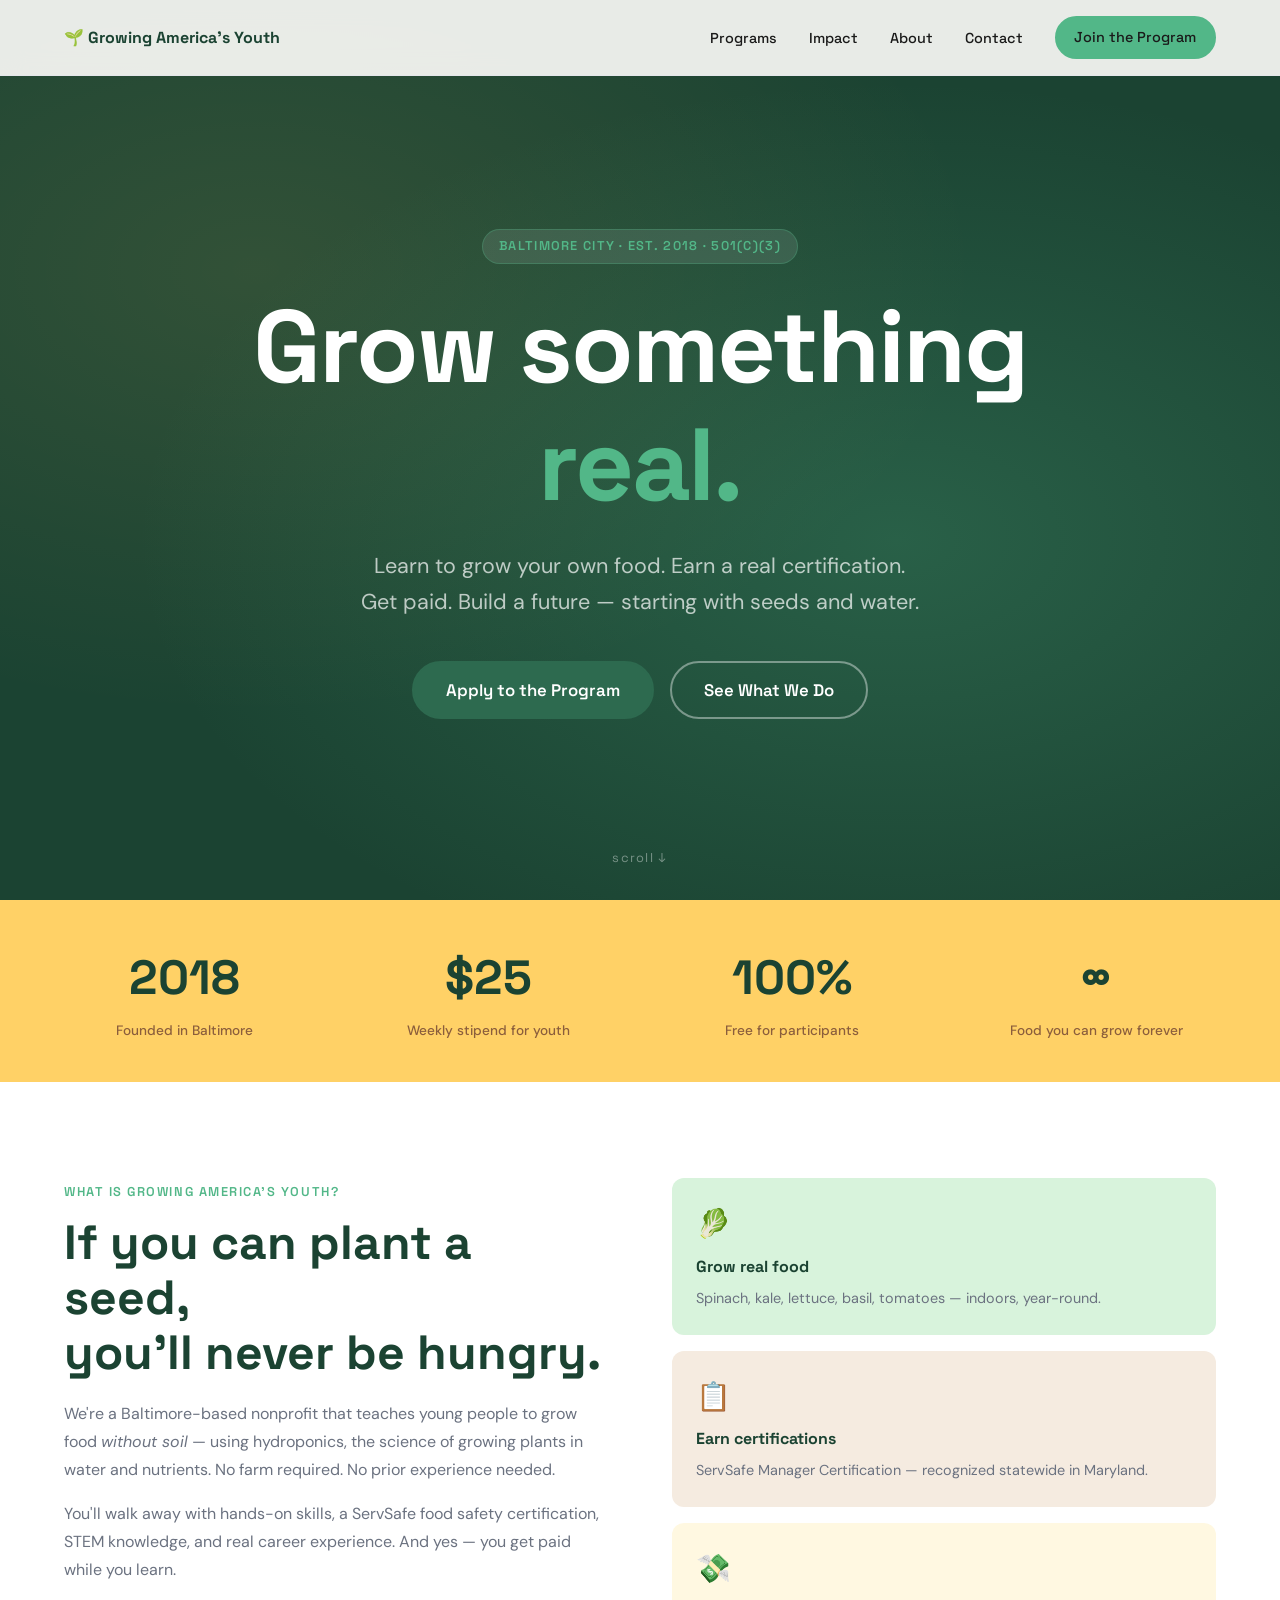
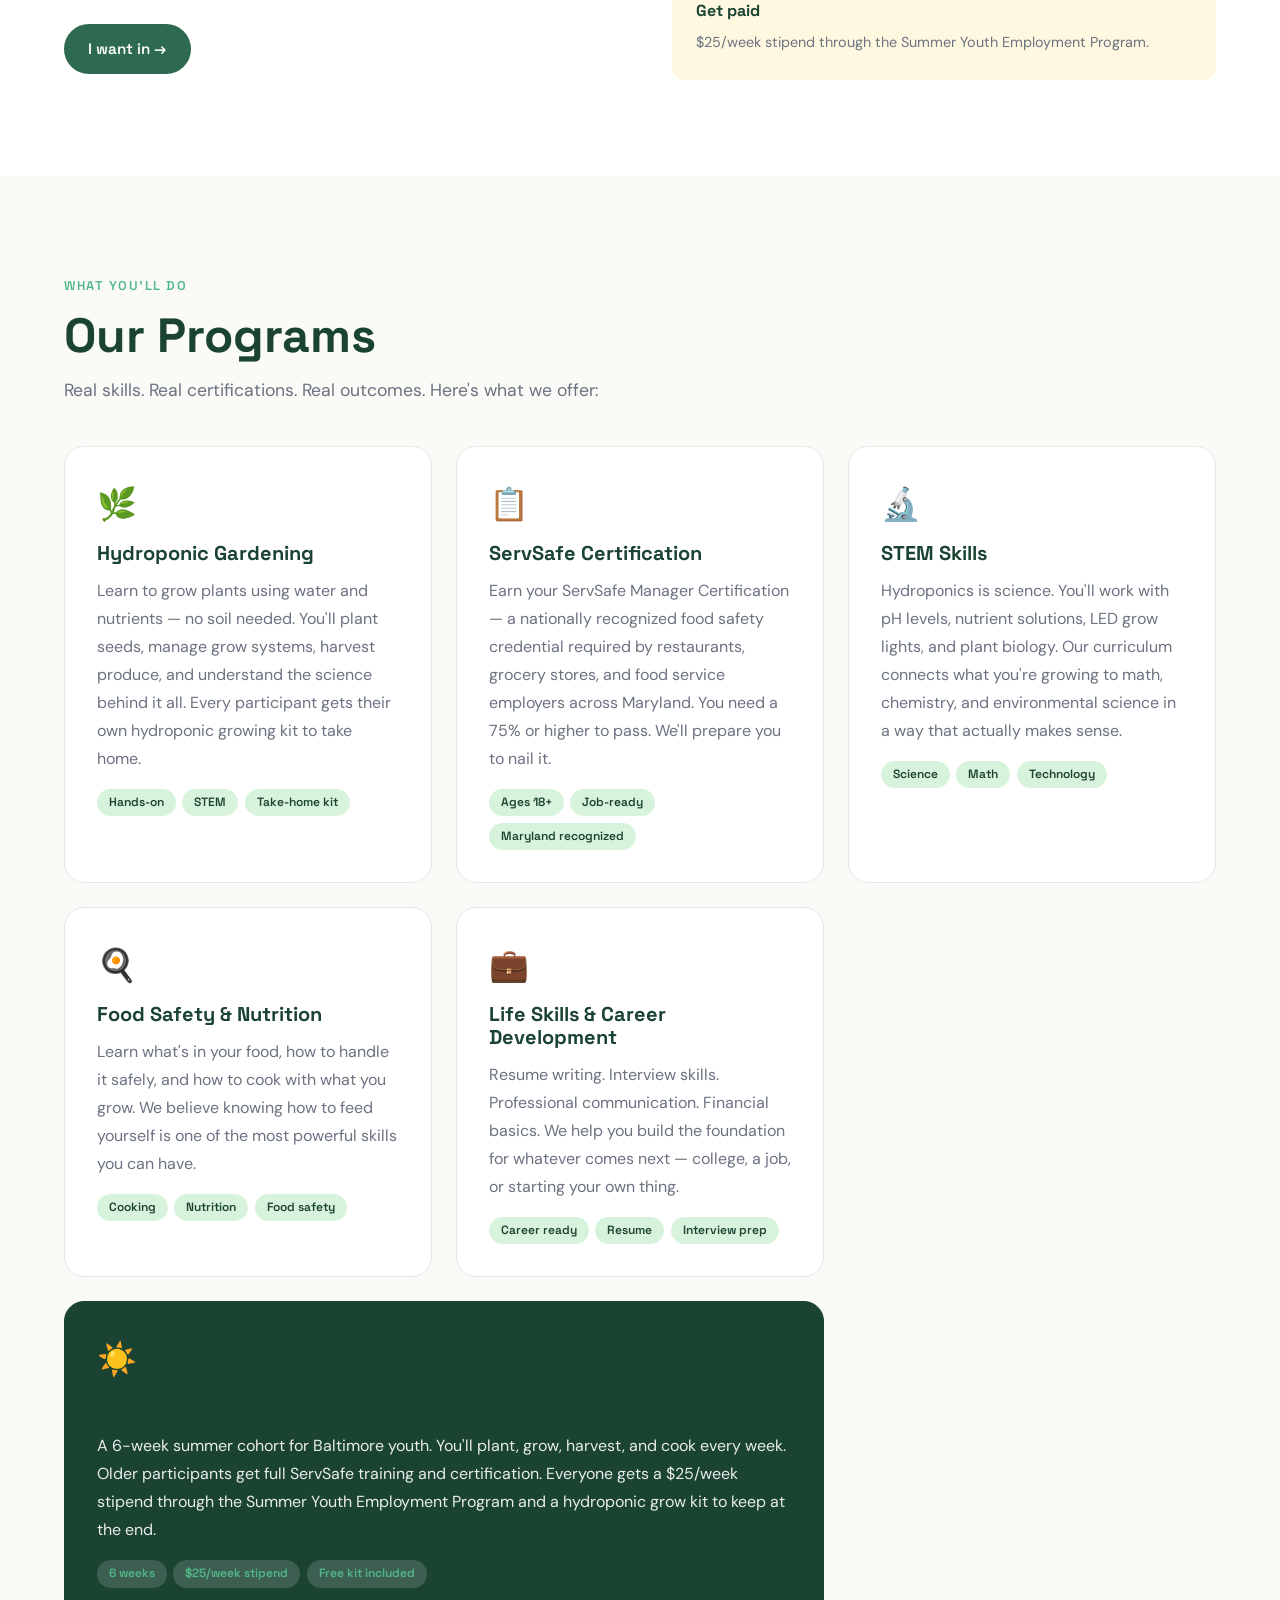
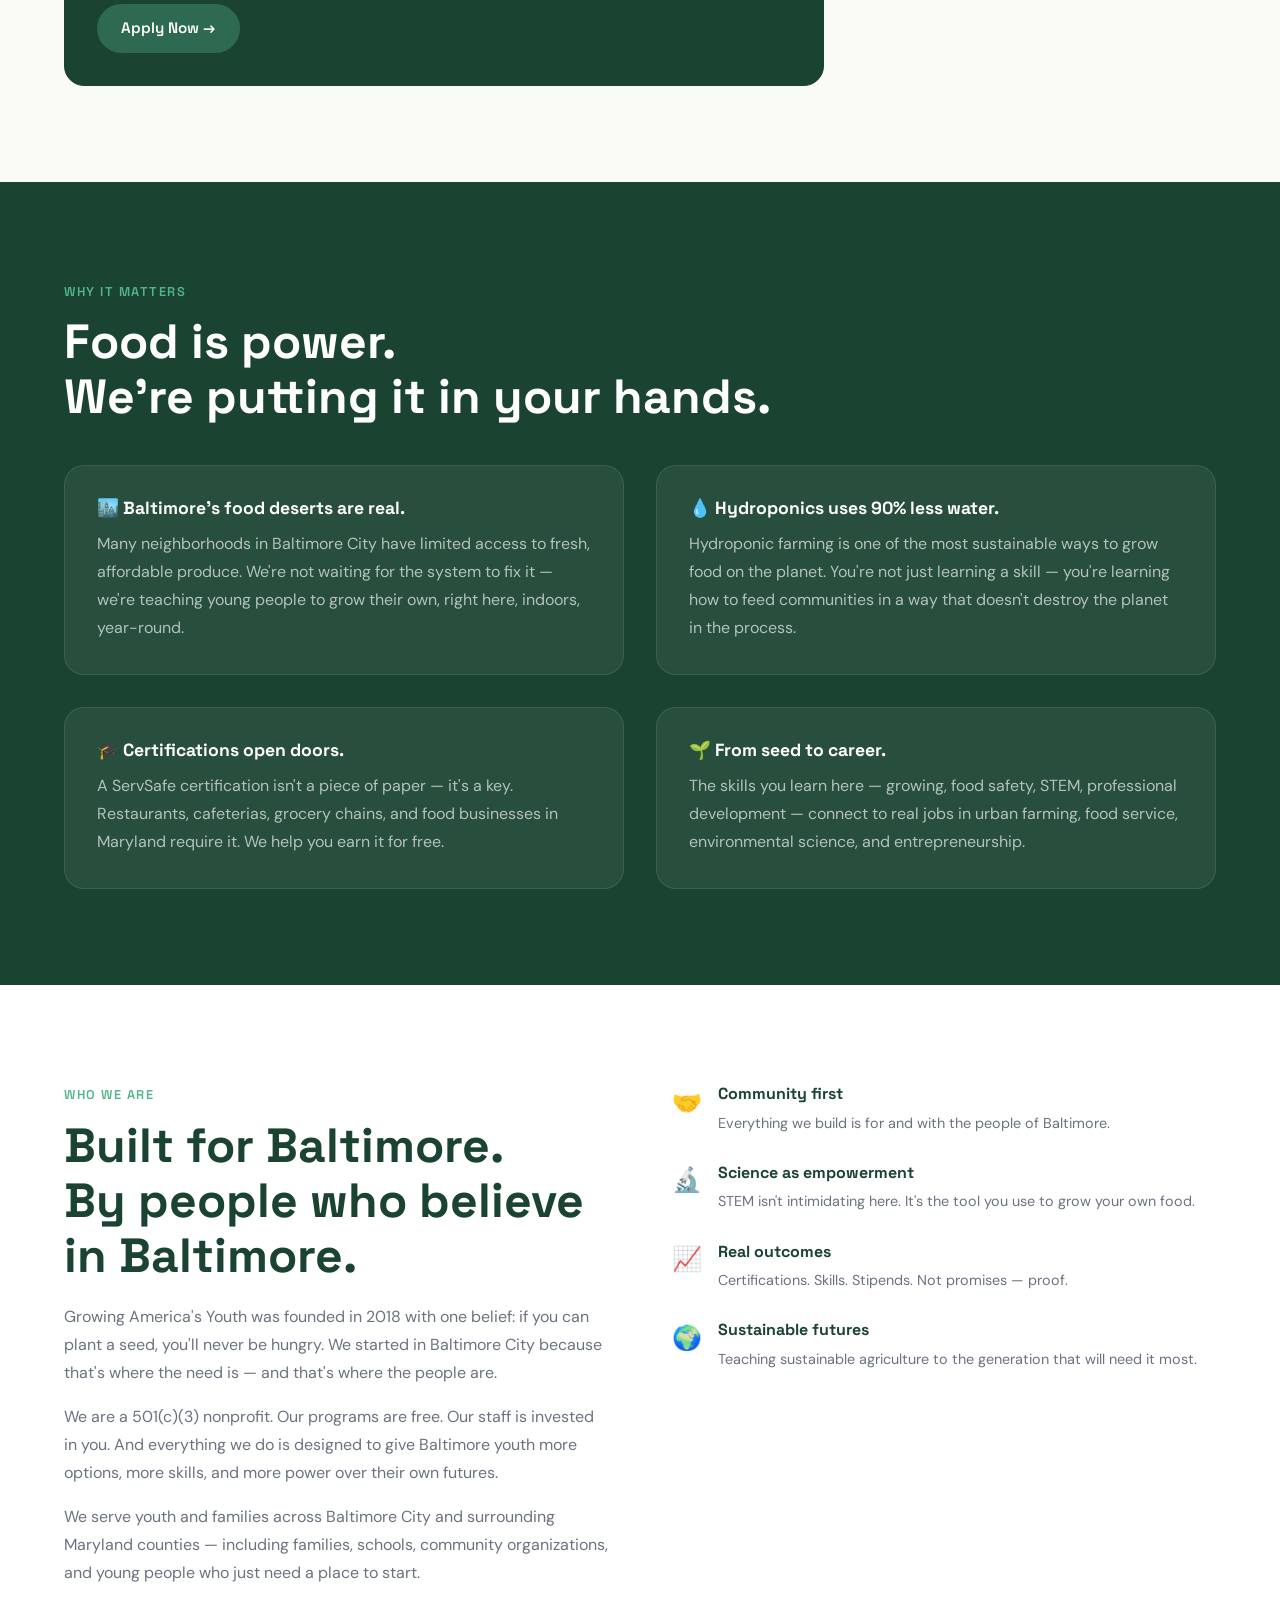
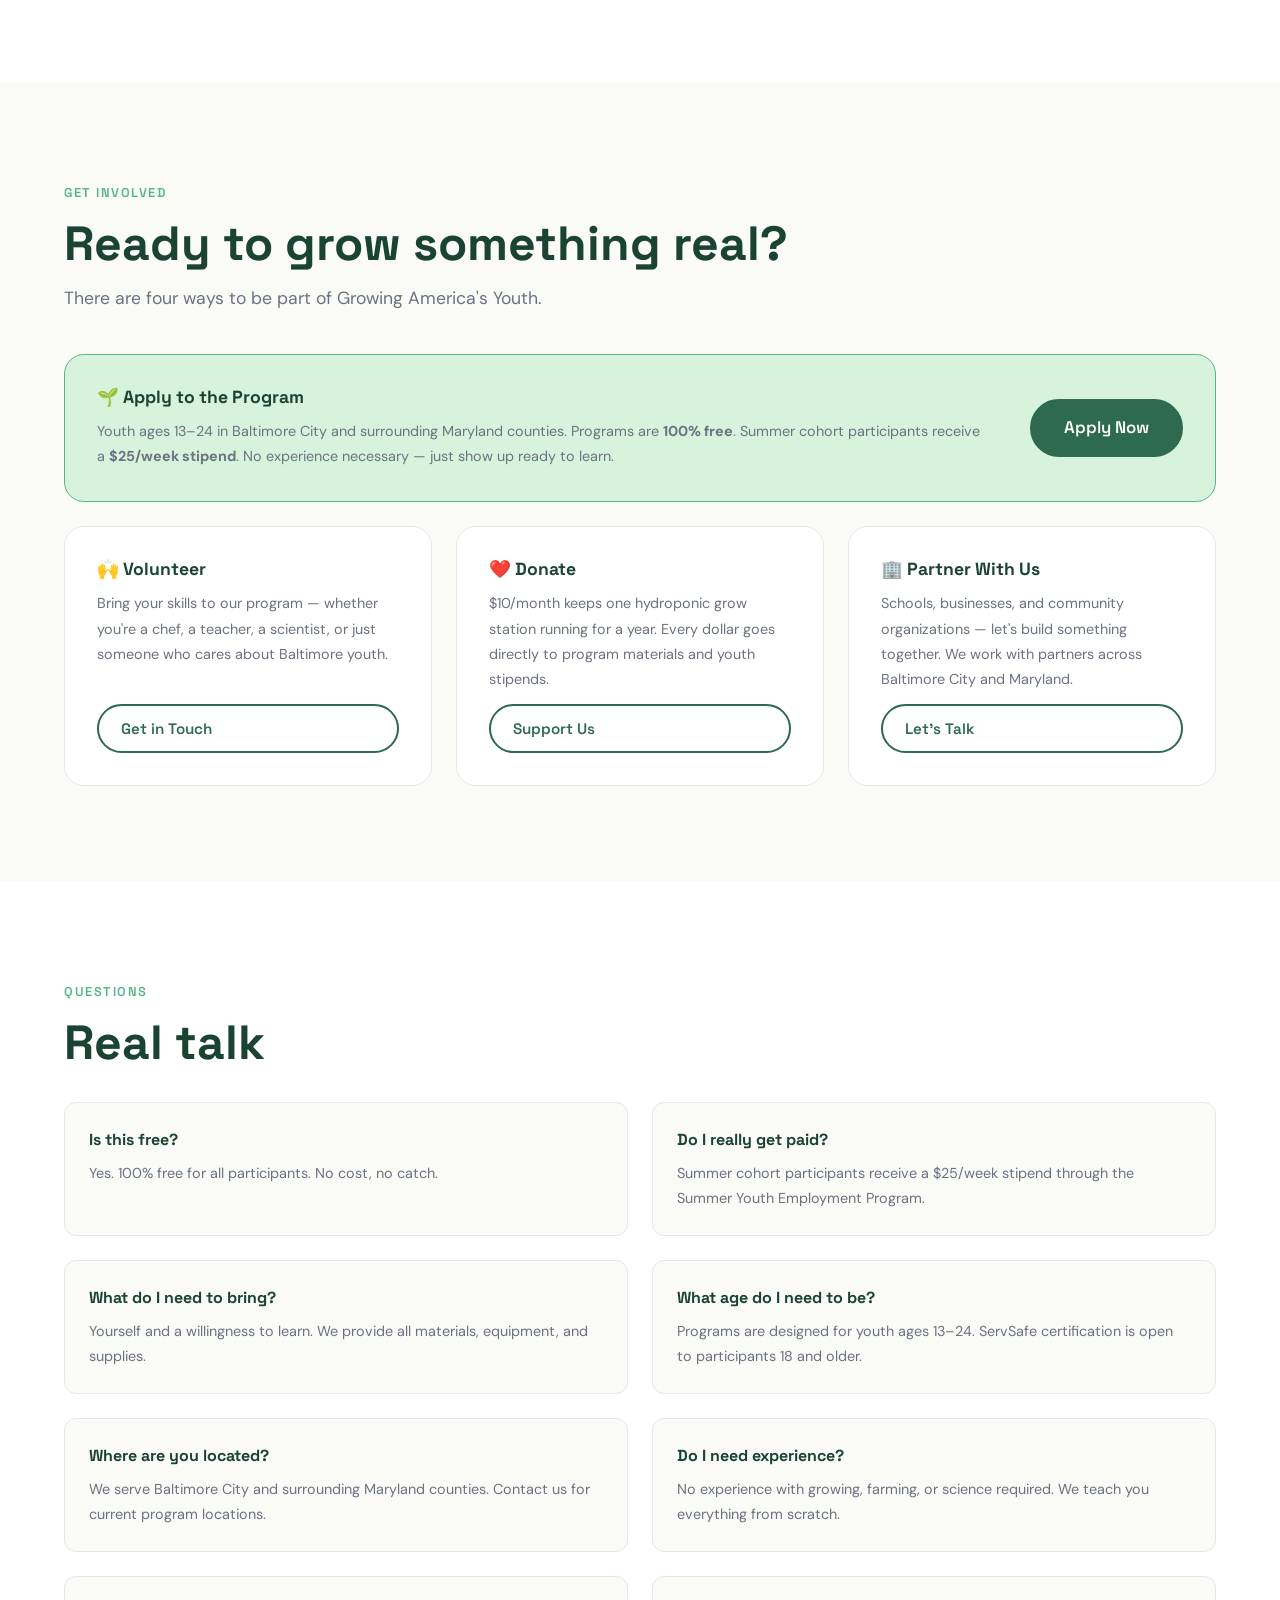
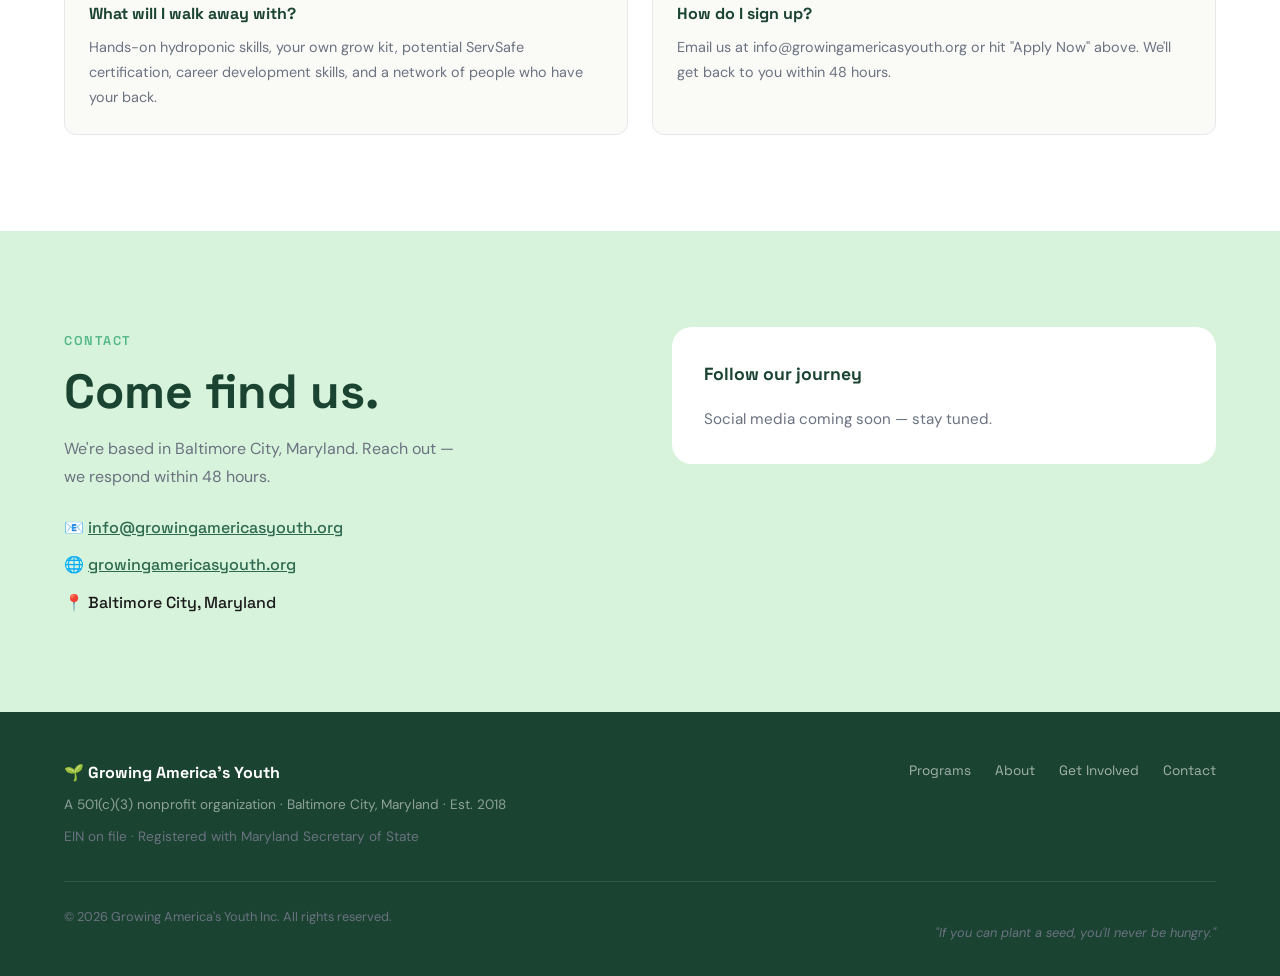
==== index.html @ 6db71955 "feat: full website — hero, programs, impact, about, FAQ, contact" ====
<!DOCTYPE html>
<html lang="en">
<head>
  <meta charset="UTF-8" />
  <meta name="viewport" content="width=device-width, initial-scale=1.0" />
  <title>Growing America's Youth — Grow Something Real</title>
  <meta name="description" content="We teach Baltimore youth to grow their own food, earn real certifications, get paid, and build careers — starting with seeds and water." />
  <link rel="preconnect" href="https://fonts.googleapis.com" />
  <link rel="preconnect" href="https://fonts.gstatic.com" crossorigin />
  <link href="https://fonts.googleapis.com/css2?family=Space+Grotesk:wght@400;500;600;700&family=DM+Sans:ital,wght@0,400;0,500;1,400&display=swap" rel="stylesheet" />
  <link rel="stylesheet" href="style.css" />
</head>
<body>

  <!-- NAV -->
  <nav class="nav" id="nav">
    <div class="nav__inner">
      <a href="#" class="nav__logo">🌱 Growing America's Youth</a>
      <ul class="nav__links">
        <li><a href="#programs">Programs</a></li>
        <li><a href="#impact">Impact</a></li>
        <li><a href="#about">About</a></li>
        <li><a href="#contact">Contact</a></li>
        <li><a href="#join" class="btn btn--nav">Join the Program</a></li>
      </ul>
      <button class="nav__hamburger" id="hamburger" aria-label="Open menu">
        <span></span><span></span><span></span>
      </button>
    </div>
    <div class="nav__mobile" id="mobile-menu">
      <a href="#programs">Programs</a>
      <a href="#impact">Impact</a>
      <a href="#about">About</a>
      <a href="#contact">Contact</a>
      <a href="#join" class="btn btn--green">Join the Program</a>
    </div>
  </nav>

  <!-- HERO -->
  <section class="hero" id="home">
    <div class="hero__bg"></div>
    <div class="hero__content">
      <span class="hero__tag">Baltimore City · Est. 2018 · 501(c)(3)</span>
      <h1 class="hero__headline">Grow something<br /><em>real.</em></h1>
      <p class="hero__sub">
        Learn to grow your own food. Earn a real certification. Get paid.
        Build a future — starting with seeds and water.
      </p>
      <div class="hero__cta">
        <a href="#join" class="btn btn--green btn--lg">Apply to the Program</a>
        <a href="#programs" class="btn btn--outline btn--lg">See What We Do</a>
      </div>
    </div>
    <div class="hero__scroll-hint">scroll ↓</div>
  </section>

  <!-- STATS BAND -->
  <section class="stats">
    <div class="stats__inner">
      <div class="stat">
        <span class="stat__num">2018</span>
        <span class="stat__label">Founded in Baltimore</span>
      </div>
      <div class="stat">
        <span class="stat__num">$25</span>
        <span class="stat__label">Weekly stipend for youth</span>
      </div>
      <div class="stat">
        <span class="stat__num">100%</span>
        <span class="stat__label">Free for participants</span>
      </div>
      <div class="stat">
        <span class="stat__num">∞</span>
        <span class="stat__label">Food you can grow forever</span>
      </div>
    </div>
  </section>

  <!-- WHAT IS THIS -->
  <section class="intro">
    <div class="container">
      <div class="intro__grid">
        <div class="intro__text">
          <span class="eyebrow">What is Growing America's Youth?</span>
          <h2>If you can plant a seed,<br />you'll never be hungry.</h2>
          <p>
            We're a Baltimore-based nonprofit that teaches young people to grow food
            <em>without soil</em> — using hydroponics, the science of growing plants in
            water and nutrients. No farm required. No prior experience needed.
          </p>
          <p>
            You'll walk away with hands-on skills, a ServSafe food safety certification,
            STEM knowledge, and real career experience. And yes — you get paid while you learn.
          </p>
          <a href="#join" class="btn btn--green">I want in →</a>
        </div>
        <div class="intro__visual">
          <div class="intro__card intro__card--green">
            <div class="intro__card-icon">🥬</div>
            <strong>Grow real food</strong>
            <p>Spinach, kale, lettuce, basil, tomatoes — indoors, year-round.</p>
          </div>
          <div class="intro__card intro__card--earth">
            <div class="intro__card-icon">📋</div>
            <strong>Earn certifications</strong>
            <p>ServSafe Manager Certification — recognized statewide in Maryland.</p>
          </div>
          <div class="intro__card intro__card--yellow">
            <div class="intro__card-icon">💸</div>
            <strong>Get paid</strong>
            <p>$25/week stipend through the Summer Youth Employment Program.</p>
          </div>
        </div>
      </div>
    </div>
  </section>

  <!-- PROGRAMS -->
  <section class="programs" id="programs">
    <div class="container">
      <span class="eyebrow">What you'll do</span>
      <h2>Our Programs</h2>
      <p class="section-sub">Real skills. Real certifications. Real outcomes. Here's what we offer:</p>

      <div class="programs__grid">

        <div class="program-card">
          <div class="program-card__icon">🌿</div>
          <h3>Hydroponic Gardening</h3>
          <p>
            Learn to grow plants using water and nutrients — no soil needed. You'll plant seeds,
            manage grow systems, harvest produce, and understand the science behind it all.
            Every participant gets their own hydroponic growing kit to take home.
          </p>
          <ul class="program-card__tags">
            <li>Hands-on</li><li>STEM</li><li>Take-home kit</li>
          </ul>
        </div>

        <div class="program-card">
          <div class="program-card__icon">📋</div>
          <h3>ServSafe Certification</h3>
          <p>
            Earn your ServSafe Manager Certification — a nationally recognized food safety
            credential required by restaurants, grocery stores, and food service employers
            across Maryland. You need a 75% or higher to pass. We'll prepare you to nail it.
          </p>
          <ul class="program-card__tags">
            <li>Ages 18+</li><li>Job-ready</li><li>Maryland recognized</li>
          </ul>
        </div>

        <div class="program-card">
          <div class="program-card__icon">🔬</div>
          <h3>STEM Skills</h3>
          <p>
            Hydroponics is science. You'll work with pH levels, nutrient solutions, LED grow
            lights, and plant biology. Our curriculum connects what you're growing to math,
            chemistry, and environmental science in a way that actually makes sense.
          </p>
          <ul class="program-card__tags">
            <li>Science</li><li>Math</li><li>Technology</li>
          </ul>
        </div>

        <div class="program-card">
          <div class="program-card__icon">🍳</div>
          <h3>Food Safety & Nutrition</h3>
          <p>
            Learn what's in your food, how to handle it safely, and how to cook with what
            you grow. We believe knowing how to feed yourself is one of the most powerful
            skills you can have.
          </p>
          <ul class="program-card__tags">
            <li>Cooking</li><li>Nutrition</li><li>Food safety</li>
          </ul>
        </div>

        <div class="program-card">
          <div class="program-card__icon">💼</div>
          <h3>Life Skills & Career Development</h3>
          <p>
            Resume writing. Interview skills. Professional communication. Financial basics.
            We help you build the foundation for whatever comes next — college, a job,
            or starting your own thing.
          </p>
          <ul class="program-card__tags">
            <li>Career ready</li><li>Resume</li><li>Interview prep</li>
          </ul>
        </div>

        <div class="program-card program-card--featured">
          <div class="program-card__icon">☀️</div>
          <h3>Summer Youth Program</h3>
          <p>
            A 6-week summer cohort for Baltimore youth. You'll plant, grow, harvest, and cook
            every week. Older participants get full ServSafe training and certification.
            Everyone gets a $25/week stipend through the Summer Youth Employment Program
            and a hydroponic grow kit to keep at the end.
          </p>
          <ul class="program-card__tags">
            <li>6 weeks</li><li>$25/week stipend</li><li>Free kit included</li>
          </ul>
          <a href="#join" class="btn btn--green" style="margin-top:1rem;">Apply Now →</a>
        </div>

      </div>
    </div>
  </section>

  <!-- IMPACT -->
  <section class="impact" id="impact">
    <div class="container">
      <span class="eyebrow">Why it matters</span>
      <h2>Food is power.<br />We're putting it in your hands.</h2>
      <div class="impact__grid">
        <div class="impact__block">
          <h3>🏙️ Baltimore's food deserts are real.</h3>
          <p>
            Many neighborhoods in Baltimore City have limited access to fresh, affordable produce.
            We're not waiting for the system to fix it — we're teaching young people to grow
            their own, right here, indoors, year-round.
          </p>
        </div>
        <div class="impact__block">
          <h3>💧 Hydroponics uses 90% less water.</h3>
          <p>
            Hydroponic farming is one of the most sustainable ways to grow food on the planet.
            You're not just learning a skill — you're learning how to feed communities in a
            way that doesn't destroy the planet in the process.
          </p>
        </div>
        <div class="impact__block">
          <h3>🎓 Certifications open doors.</h3>
          <p>
            A ServSafe certification isn't a piece of paper — it's a key. Restaurants, cafeterias,
            grocery chains, and food businesses in Maryland require it. We help you earn it for free.
          </p>
        </div>
        <div class="impact__block">
          <h3>🌱 From seed to career.</h3>
          <p>
            The skills you learn here — growing, food safety, STEM, professional development —
            connect to real jobs in urban farming, food service, environmental science,
            and entrepreneurship.
          </p>
        </div>
      </div>
    </div>
  </section>

  <!-- ABOUT -->
  <section class="about" id="about">
    <div class="container">
      <div class="about__grid">
        <div class="about__text">
          <span class="eyebrow">Who we are</span>
          <h2>Built for Baltimore.<br />By people who believe in Baltimore.</h2>
          <p>
            Growing America's Youth was founded in 2018 with one belief: if you can plant a seed,
            you'll never be hungry. We started in Baltimore City because that's where the need is —
            and that's where the people are.
          </p>
          <p>
            We are a 501(c)(3) nonprofit. Our programs are free. Our staff is invested in you.
            And everything we do is designed to give Baltimore youth more options, more skills,
            and more power over their own futures.
          </p>
          <p>
            We serve youth and families across Baltimore City and surrounding Maryland counties —
            including families, schools, community organizations, and young people who just need
            a place to start.
          </p>
        </div>
        <div class="about__values">
          <div class="value">
            <span class="value__icon">🤝</span>
            <div>
              <strong>Community first</strong>
              <p>Everything we build is for and with the people of Baltimore.</p>
            </div>
          </div>
          <div class="value">
            <span class="value__icon">🔬</span>
            <div>
              <strong>Science as empowerment</strong>
              <p>STEM isn't intimidating here. It's the tool you use to grow your own food.</p>
            </div>
          </div>
          <div class="value">
            <span class="value__icon">📈</span>
            <div>
              <strong>Real outcomes</strong>
              <p>Certifications. Skills. Stipends. Not promises — proof.</p>
            </div>
          </div>
          <div class="value">
            <span class="value__icon">🌍</span>
            <div>
              <strong>Sustainable futures</strong>
              <p>Teaching sustainable agriculture to the generation that will need it most.</p>
            </div>
          </div>
        </div>
      </div>
    </div>
  </section>

  <!-- GET INVOLVED / JOIN -->
  <section class="join" id="join">
    <div class="container">
      <span class="eyebrow">Get involved</span>
      <h2>Ready to grow something real?</h2>
      <p class="section-sub">There are four ways to be part of Growing America's Youth.</p>

      <div class="join__grid">
        <div class="join__card join__card--main">
          <h3>🌱 Apply to the Program</h3>
          <p>
            Youth ages 13–24 in Baltimore City and surrounding Maryland counties.
            Programs are <strong>100% free</strong>. Summer cohort participants receive a
            <strong>$25/week stipend</strong>. No experience necessary — just show up ready to learn.
          </p>
          <a href="mailto:info@growingamericasyouth.org?subject=Program Application" class="btn btn--green btn--lg">Apply Now</a>
        </div>

        <div class="join__card">
          <h3>🙌 Volunteer</h3>
          <p>
            Bring your skills to our program — whether you're a chef, a teacher, a scientist,
            or just someone who cares about Baltimore youth.
          </p>
          <a href="mailto:info@growingamericasyouth.org?subject=Volunteer Interest" class="btn btn--outline">Get in Touch</a>
        </div>

        <div class="join__card">
          <h3>❤️ Donate</h3>
          <p>
            $10/month keeps one hydroponic grow station running for a year.
            Every dollar goes directly to program materials and youth stipends.
          </p>
          <a href="mailto:info@growingamericasyouth.org?subject=Donation Inquiry" class="btn btn--outline">Support Us</a>
        </div>

        <div class="join__card">
          <h3>🏢 Partner With Us</h3>
          <p>
            Schools, businesses, and community organizations — let's build something together.
            We work with partners across Baltimore City and Maryland.
          </p>
          <a href="mailto:info@growingamericasyouth.org?subject=Partnership Inquiry" class="btn btn--outline">Let's Talk</a>
        </div>
      </div>
    </div>
  </section>

  <!-- FAQ -->
  <section class="faq" id="faq">
    <div class="container">
      <span class="eyebrow">Questions</span>
      <h2>Real talk</h2>
      <div class="faq__grid">
        <div class="faq__item">
          <strong>Is this free?</strong>
          <p>Yes. 100% free for all participants. No cost, no catch.</p>
        </div>
        <div class="faq__item">
          <strong>Do I really get paid?</strong>
          <p>Summer cohort participants receive a $25/week stipend through the Summer Youth Employment Program.</p>
        </div>
        <div class="faq__item">
          <strong>What do I need to bring?</strong>
          <p>Yourself and a willingness to learn. We provide all materials, equipment, and supplies.</p>
        </div>
        <div class="faq__item">
          <strong>What age do I need to be?</strong>
          <p>Programs are designed for youth ages 13–24. ServSafe certification is open to participants 18 and older.</p>
        </div>
        <div class="faq__item">
          <strong>Where are you located?</strong>
          <p>We serve Baltimore City and surrounding Maryland counties. Contact us for current program locations.</p>
        </div>
        <div class="faq__item">
          <strong>Do I need experience?</strong>
          <p>No experience with growing, farming, or science required. We teach you everything from scratch.</p>
        </div>
        <div class="faq__item">
          <strong>What will I walk away with?</strong>
          <p>Hands-on hydroponic skills, your own grow kit, potential ServSafe certification, career development skills, and a network of people who have your back.</p>
        </div>
        <div class="faq__item">
          <strong>How do I sign up?</strong>
          <p>Email us at info@growingamericasyouth.org or hit "Apply Now" above. We'll get back to you within 48 hours.</p>
        </div>
      </div>
    </div>
  </section>

  <!-- CONTACT -->
  <section class="contact" id="contact">
    <div class="container">
      <div class="contact__inner">
        <div>
          <span class="eyebrow">Contact</span>
          <h2>Come find us.</h2>
          <p>We're based in Baltimore City, Maryland. Reach out — we respond within 48 hours.</p>
          <div class="contact__details">
            <div>📧 <a href="mailto:info@growingamericasyouth.org">info@growingamericasyouth.org</a></div>
            <div>🌐 <a href="https://growingamericasyouth.org">growingamericasyouth.org</a></div>
            <div>📍 Baltimore City, Maryland</div>
          </div>
        </div>
        <div class="contact__social">
          <p><strong>Follow our journey</strong></p>
          <p style="color:var(--text-muted); font-size:0.95rem;">Social media coming soon — stay tuned.</p>
        </div>
      </div>
    </div>
  </section>

  <!-- FOOTER -->
  <footer class="footer">
    <div class="container">
      <div class="footer__inner">
        <div>
          <strong>🌱 Growing America's Youth</strong>
          <p>A 501(c)(3) nonprofit organization · Baltimore City, Maryland · Est. 2018</p>
          <p style="margin-top:0.5rem; font-size:0.85rem; color:var(--text-muted);">
            EIN on file · Registered with Maryland Secretary of State
          </p>
        </div>
        <div class="footer__links">
          <a href="#programs">Programs</a>
          <a href="#about">About</a>
          <a href="#join">Get Involved</a>
          <a href="#contact">Contact</a>
        </div>
      </div>
      <div class="footer__bottom">
        <p>© 2026 Growing America's Youth Inc. All rights reserved.</p>
        <p><em>"If you can plant a seed, you'll never be hungry."</em></p>
      </div>
    </div>
  </footer>

  <script src="main.js"></script>
</body>
</html>
---- style.css ----
/* =============================================
   GROWING AMERICA'S YOUTH — Stylesheet
   Design: Bold, Gen Z, mobile-first
   ============================================= */

:root {
  --green-dark:   #1B4332;
  --green-mid:    #2D6A4F;
  --green-bright: #52B788;
  --green-light:  #D8F3DC;
  --yellow:       #FFD166;
  --earth:        #8B5E3C;
  --earth-light:  #F5EBE0;
  --cream:        #FAFAF7;
  --white:        #FFFFFF;
  --text:         #1A1A1A;
  --text-muted:   #6B7280;
  --border:       #E5E7EB;
  --radius:       12px;
  --radius-lg:    20px;
  --shadow:       0 4px 24px rgba(0,0,0,0.08);
  --shadow-lg:    0 8px 48px rgba(0,0,0,0.12);
  --font-head:    'Space Grotesk', sans-serif;
  --font-body:    'DM Sans', sans-serif;
}

*, *::before, *::after { box-sizing: border-box; margin: 0; padding: 0; }

html { scroll-behavior: smooth; }

body {
  font-family: var(--font-body);
  color: var(--text);
  background: var(--cream);
  line-height: 1.6;
  font-size: 1rem;
}

img { max-width: 100%; display: block; }

a { color: inherit; text-decoration: none; }

h1,h2,h3,h4 {
  font-family: var(--font-head);
  line-height: 1.15;
  font-weight: 700;
}

h2 { font-size: clamp(2rem, 4vw, 3rem); }
h3 { font-size: 1.25rem; }

p { color: var(--text-muted); line-height: 1.75; }
p + p { margin-top: 1rem; }

.container {
  max-width: 1200px;
  margin: 0 auto;
  padding: 0 1.5rem;
}

.eyebrow {
  display: inline-block;
  font-family: var(--font-head);
  font-size: 0.8rem;
  font-weight: 600;
  letter-spacing: 0.12em;
  text-transform: uppercase;
  color: var(--green-bright);
  margin-bottom: 0.75rem;
}

.section-sub {
  font-size: 1.1rem;
  max-width: 600px;
  margin: 0.75rem 0 2.5rem;
}

/* ---- BUTTONS ---- */
.btn {
  display: inline-flex;
  align-items: center;
  gap: 0.4rem;
  font-family: var(--font-head);
  font-weight: 600;
  font-size: 0.95rem;
  padding: 0.65rem 1.4rem;
  border-radius: 100px;
  border: 2px solid transparent;
  cursor: pointer;
  transition: all 0.2s ease;
  white-space: nowrap;
}
.btn--green {
  background: var(--green-mid);
  color: #fff;
  border-color: var(--green-mid);
}
.btn--green:hover { background: var(--green-dark); border-color: var(--green-dark); transform: translateY(-1px); }
.btn--outline {
  background: transparent;
  color: var(--green-mid);
  border-color: var(--green-mid);
}
.btn--outline:hover { background: var(--green-light); }
.btn--nav {
  background: var(--green-bright);
  color: var(--green-dark);
  border-color: var(--green-bright);
  font-size: 0.85rem;
  padding: 0.5rem 1.1rem;
}
.btn--nav:hover { background: var(--green-mid); color: #fff; border-color: var(--green-mid); }
.btn--lg { font-size: 1.05rem; padding: 0.85rem 2rem; }

/* ---- NAV ---- */
.nav {
  position: fixed;
  top: 0; left: 0; right: 0;
  z-index: 1000;
  background: rgba(250,250,247,0.92);
  backdrop-filter: blur(12px);
  border-bottom: 1px solid var(--border);
  transition: box-shadow 0.2s;
}
.nav.scrolled { box-shadow: var(--shadow); }
.nav__inner {
  display: flex;
  align-items: center;
  justify-content: space-between;
  max-width: 1200px;
  margin: 0 auto;
  padding: 1rem 1.5rem;
}
.nav__logo {
  font-family: var(--font-head);
  font-weight: 700;
  font-size: 1rem;
  color: var(--green-dark);
}
.nav__links {
  display: flex;
  align-items: center;
  gap: 2rem;
  list-style: none;
}
.nav__links a {
  font-family: var(--font-head);
  font-size: 0.9rem;
  font-weight: 500;
  color: var(--text);
  transition: color 0.15s;
}
.nav__links a:hover { color: var(--green-mid); }
.nav__hamburger {
  display: none;
  flex-direction: column;
  gap: 5px;
  background: none;
  border: none;
  cursor: pointer;
  padding: 4px;
}
.nav__hamburger span {
  display: block;
  width: 24px;
  height: 2px;
  background: var(--text);
  border-radius: 2px;
  transition: all 0.2s;
}
.nav__mobile {
  display: none;
  flex-direction: column;
  padding: 1rem 1.5rem 1.5rem;
  gap: 1rem;
  border-top: 1px solid var(--border);
}
.nav__mobile a {
  font-family: var(--font-head);
  font-weight: 500;
  color: var(--text);
  font-size: 1rem;
}
.nav__mobile.open { display: flex; }

/* ---- HERO ---- */
.hero {
  min-height: 100vh;
  display: flex;
  align-items: center;
  position: relative;
  overflow: hidden;
  padding: 7rem 1.5rem 4rem;
  background: var(--green-dark);
}
.hero__bg {
  position: absolute;
  inset: 0;
  background:
    radial-gradient(ellipse at 70% 60%, rgba(82,183,136,0.25) 0%, transparent 60%),
    radial-gradient(ellipse at 20% 30%, rgba(255,209,102,0.1) 0%, transparent 50%);
}
.hero__content {
  position: relative;
  max-width: 800px;
  margin: 0 auto;
  text-align: center;
}
.hero__tag {
  display: inline-block;
  background: rgba(255,255,255,0.1);
  color: var(--green-bright);
  font-family: var(--font-head);
  font-size: 0.8rem;
  font-weight: 600;
  letter-spacing: 0.1em;
  text-transform: uppercase;
  padding: 0.4rem 1rem;
  border-radius: 100px;
  border: 1px solid rgba(82,183,136,0.3);
  margin-bottom: 1.5rem;
}
.hero__headline {
  font-size: clamp(3.5rem, 8vw, 6.5rem);
  color: #fff;
  margin-bottom: 1.5rem;
  letter-spacing: -0.02em;
}
.hero__headline em {
  font-style: normal;
  color: var(--green-bright);
}
.hero__sub {
  font-size: clamp(1.1rem, 2vw, 1.35rem);
  color: rgba(255,255,255,0.7);
  max-width: 560px;
  margin: 0 auto 2.5rem;
  line-height: 1.7;
}
.hero__cta {
  display: flex;
  gap: 1rem;
  justify-content: center;
  flex-wrap: wrap;
}
.hero__cta .btn--outline {
  color: #fff;
  border-color: rgba(255,255,255,0.4);
}
.hero__cta .btn--outline:hover { background: rgba(255,255,255,0.1); border-color: #fff; }
.hero__scroll-hint {
  position: absolute;
  bottom: 2rem;
  left: 50%;
  transform: translateX(-50%);
  color: rgba(255,255,255,0.4);
  font-size: 0.8rem;
  letter-spacing: 0.1em;
  font-family: var(--font-head);
  animation: bounce 2s infinite;
}
@keyframes bounce {
  0%,100% { transform: translateX(-50%) translateY(0); }
  50% { transform: translateX(-50%) translateY(6px); }
}

/* ---- STATS ---- */
.stats {
  background: var(--yellow);
  padding: 2.5rem 1.5rem;
}
.stats__inner {
  max-width: 1200px;
  margin: 0 auto;
  display: grid;
  grid-template-columns: repeat(4, 1fr);
  gap: 1rem;
  text-align: center;
}
.stat__num {
  display: block;
  font-family: var(--font-head);
  font-size: clamp(2rem, 4vw, 3rem);
  font-weight: 700;
  color: var(--green-dark);
}
.stat__label {
  font-size: 0.85rem;
  font-weight: 500;
  color: var(--earth);
}

/* ---- INTRO ---- */
.intro {
  padding: 6rem 0;
  background: var(--white);
}
.intro__grid {
  display: grid;
  grid-template-columns: 1fr 1fr;
  gap: 4rem;
  align-items: start;
}
.intro__text h2 { margin-bottom: 1.25rem; color: var(--green-dark); }
.intro__text p { margin-bottom: 1rem; }
.intro__text .btn { margin-top: 1.5rem; }
.intro__visual {
  display: flex;
  flex-direction: column;
  gap: 1rem;
}
.intro__card {
  padding: 1.5rem;
  border-radius: var(--radius);
  display: flex;
  flex-direction: column;
  gap: 0.4rem;
}
.intro__card--green { background: var(--green-light); }
.intro__card--earth { background: var(--earth-light); }
.intro__card--yellow { background: #FFF8E1; }
.intro__card-icon { font-size: 1.75rem; }
.intro__card strong {
  font-family: var(--font-head);
  font-size: 1rem;
  color: var(--green-dark);
}
.intro__card p { font-size: 0.9rem; margin: 0; }

/* ---- PROGRAMS ---- */
.programs {
  padding: 6rem 0;
  background: var(--cream);
}
.programs > .container > h2 { margin-bottom: 0.5rem; color: var(--green-dark); }
.programs__grid {
  display: grid;
  grid-template-columns: repeat(3, 1fr);
  gap: 1.5rem;
  margin-top: 0.5rem;
}
.program-card {
  background: var(--white);
  border-radius: var(--radius-lg);
  padding: 2rem;
  border: 1px solid var(--border);
  transition: transform 0.2s, box-shadow 0.2s;
}
.program-card:hover { transform: translateY(-4px); box-shadow: var(--shadow-lg); }
.program-card--featured {
  background: var(--green-dark);
  border-color: var(--green-dark);
  grid-column: span 2;
}
.program-card--featured h3,
.program-card--featured p { color: rgba(255,255,255,0.9); }
.program-card--featured strong { color: #fff; }
.program-card__icon { font-size: 2rem; margin-bottom: 0.75rem; }
.program-card h3 { margin-bottom: 0.75rem; color: var(--green-dark); }
.program-card__tags {
  display: flex;
  flex-wrap: wrap;
  gap: 0.4rem;
  margin-top: 1rem;
  list-style: none;
}
.program-card__tags li {
  background: var(--green-light);
  color: var(--green-dark);
  font-family: var(--font-head);
  font-size: 0.75rem;
  font-weight: 600;
  padding: 0.25rem 0.75rem;
  border-radius: 100px;
}
.program-card--featured .program-card__tags li {
  background: rgba(255,255,255,0.15);
  color: var(--green-bright);
}

/* ---- IMPACT ---- */
.impact {
  padding: 6rem 0;
  background: var(--green-dark);
  color: #fff;
}
.impact .eyebrow { color: var(--green-bright); }
.impact h2 { color: #fff; margin-bottom: 2.5rem; }
.impact__grid {
  display: grid;
  grid-template-columns: 1fr 1fr;
  gap: 2rem;
}
.impact__block {
  background: rgba(255,255,255,0.06);
  border: 1px solid rgba(255,255,255,0.1);
  border-radius: var(--radius-lg);
  padding: 2rem;
}
.impact__block h3 {
  color: #fff;
  font-size: 1.1rem;
  margin-bottom: 0.75rem;
}
.impact__block p { color: rgba(255,255,255,0.65); }

/* ---- ABOUT ---- */
.about {
  padding: 6rem 0;
  background: var(--white);
}
.about__grid {
  display: grid;
  grid-template-columns: 1fr 1fr;
  gap: 4rem;
  align-items: start;
}
.about__text h2 { color: var(--green-dark); margin-bottom: 1.25rem; }
.about__values {
  display: flex;
  flex-direction: column;
  gap: 1.5rem;
}
.value {
  display: flex;
  gap: 1rem;
  align-items: flex-start;
}
.value__icon { font-size: 1.5rem; flex-shrink: 0; margin-top: 0.1rem; }
.value strong {
  font-family: var(--font-head);
  color: var(--green-dark);
  display: block;
  margin-bottom: 0.25rem;
}
.value p { font-size: 0.9rem; margin: 0; }

/* ---- JOIN ---- */
.join {
  padding: 6rem 0;
  background: var(--cream);
}
.join > .container > h2 { color: var(--green-dark); margin-bottom: 0.5rem; }
.join__grid {
  display: grid;
  grid-template-columns: 1fr 1fr 1fr;
  gap: 1.5rem;
  margin-top: 0.5rem;
}
.join__card {
  background: var(--white);
  border: 1px solid var(--border);
  border-radius: var(--radius-lg);
  padding: 2rem;
  display: flex;
  flex-direction: column;
  gap: 0.75rem;
}
.join__card h3 { color: var(--green-dark); font-size: 1.1rem; }
.join__card p { font-size: 0.9rem; flex: 1; }
.join__card--main {
  background: var(--green-light);
  border-color: var(--green-bright);
  grid-column: span 3;
  display: grid;
  grid-template-columns: 1fr auto;
  grid-template-rows: auto auto;
  column-gap: 3rem;
  align-items: center;
}
.join__card--main h3 { grid-column: 1; }
.join__card--main p { grid-column: 1; }
.join__card--main a { grid-column: 2; grid-row: 1 / 3; align-self: center; }

/* ---- FAQ ---- */
.faq {
  padding: 6rem 0;
  background: var(--white);
}
.faq > .container > h2 { color: var(--green-dark); margin-bottom: 2rem; }
.faq__grid {
  display: grid;
  grid-template-columns: 1fr 1fr;
  gap: 1.5rem;
}
.faq__item {
  background: var(--cream);
  border-radius: var(--radius);
  padding: 1.5rem;
  border: 1px solid var(--border);
}
.faq__item strong {
  font-family: var(--font-head);
  color: var(--green-dark);
  display: block;
  margin-bottom: 0.5rem;
}
.faq__item p { font-size: 0.9rem; margin: 0; }

/* ---- CONTACT ---- */
.contact {
  padding: 6rem 0;
  background: var(--green-light);
}
.contact__inner {
  display: grid;
  grid-template-columns: 1fr 1fr;
  gap: 4rem;
  align-items: start;
}
.contact h2 { color: var(--green-dark); margin-bottom: 1rem; }
.contact p { max-width: 400px; }
.contact__details {
  display: flex;
  flex-direction: column;
  gap: 0.75rem;
  margin-top: 1.5rem;
  font-family: var(--font-head);
  font-weight: 500;
}
.contact__details a { color: var(--green-mid); text-decoration: underline; }
.contact__social {
  background: var(--white);
  border-radius: var(--radius-lg);
  padding: 2rem;
}
.contact__social strong { font-family: var(--font-head); font-size: 1.1rem; color: var(--green-dark); }

/* ---- FOOTER ---- */
.footer {
  background: var(--green-dark);
  color: rgba(255,255,255,0.7);
  padding: 3rem 0 2rem;
}
.footer__inner {
  display: flex;
  justify-content: space-between;
  align-items: flex-start;
  gap: 2rem;
  padding-bottom: 2rem;
  border-bottom: 1px solid rgba(255,255,255,0.1);
  flex-wrap: wrap;
}
.footer__inner strong {
  font-family: var(--font-head);
  font-size: 1rem;
  color: #fff;
  display: block;
  margin-bottom: 0.5rem;
}
.footer__inner p { font-size: 0.85rem; color: rgba(255,255,255,0.5); margin: 0; }
.footer__links {
  display: flex;
  gap: 1.5rem;
  flex-wrap: wrap;
}
.footer__links a {
  font-family: var(--font-head);
  font-size: 0.85rem;
  color: rgba(255,255,255,0.6);
  transition: color 0.15s;
}
.footer__links a:hover { color: var(--green-bright); }
.footer__bottom {
  display: flex;
  justify-content: space-between;
  padding-top: 1.5rem;
  font-size: 0.8rem;
  color: rgba(255,255,255,0.35);
  flex-wrap: wrap;
  gap: 0.5rem;
}
.footer__bottom em { font-style: italic; }

/* ---- RESPONSIVE ---- */
@media (max-width: 900px) {
  .nav__links { display: none; }
  .nav__hamburger { display: flex; }

  .stats__inner { grid-template-columns: repeat(2, 1fr); }
  .intro__grid { grid-template-columns: 1fr; gap: 2.5rem; }
  .programs__grid { grid-template-columns: 1fr 1fr; }
  .program-card--featured { grid-column: span 2; }
  .impact__grid { grid-template-columns: 1fr; }
  .about__grid { grid-template-columns: 1fr; gap: 2.5rem; }
  .join__grid { grid-template-columns: 1fr; }
  .join__card--main { grid-column: 1; grid-template-columns: 1fr; }
  .join__card--main a { grid-column: 1; grid-row: auto; }
  .faq__grid { grid-template-columns: 1fr; }
  .contact__inner { grid-template-columns: 1fr; }
}

@media (max-width: 600px) {
  .stats__inner { grid-template-columns: repeat(2, 1fr); }
  .programs__grid { grid-template-columns: 1fr; }
  .program-card--featured { grid-column: 1; }
  .hero__headline { font-size: clamp(3rem, 12vw, 4rem); }
  .hero__cta { flex-direction: column; align-items: center; }
  .footer__bottom { flex-direction: column; }
}
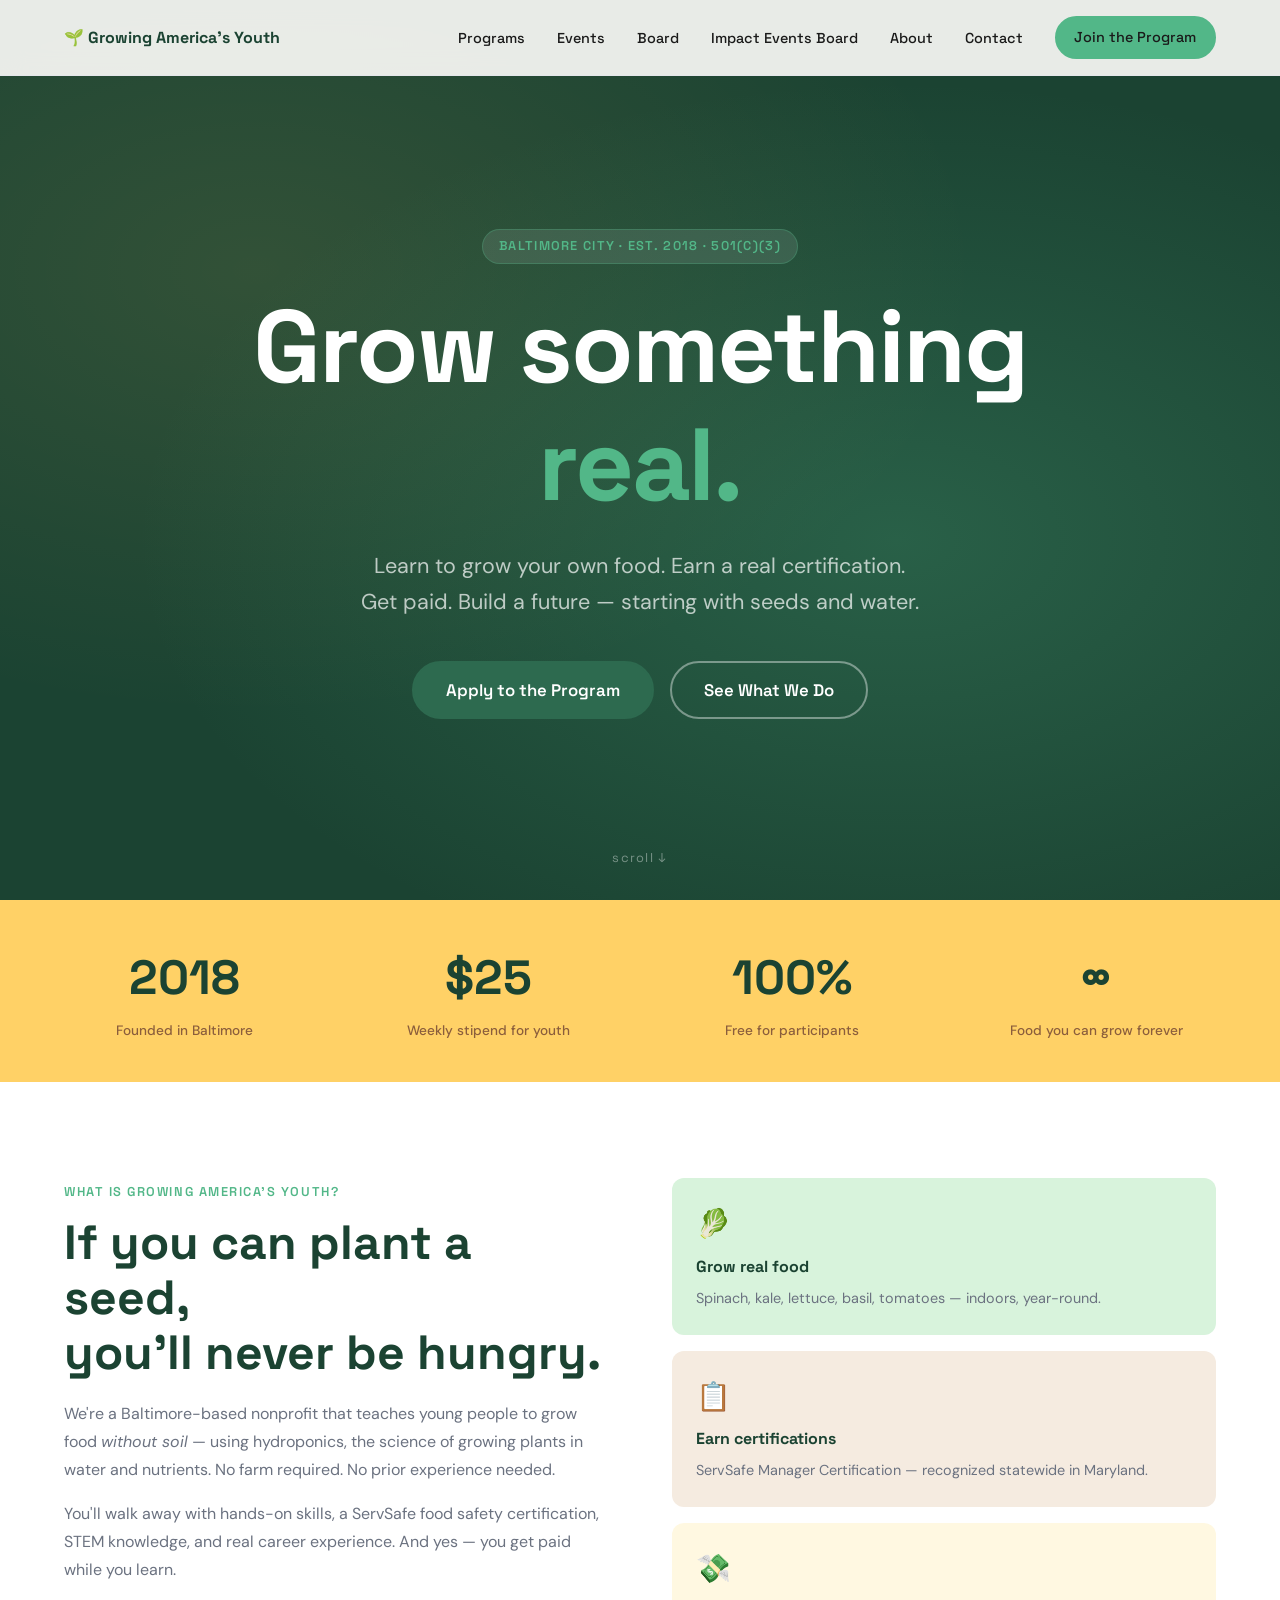
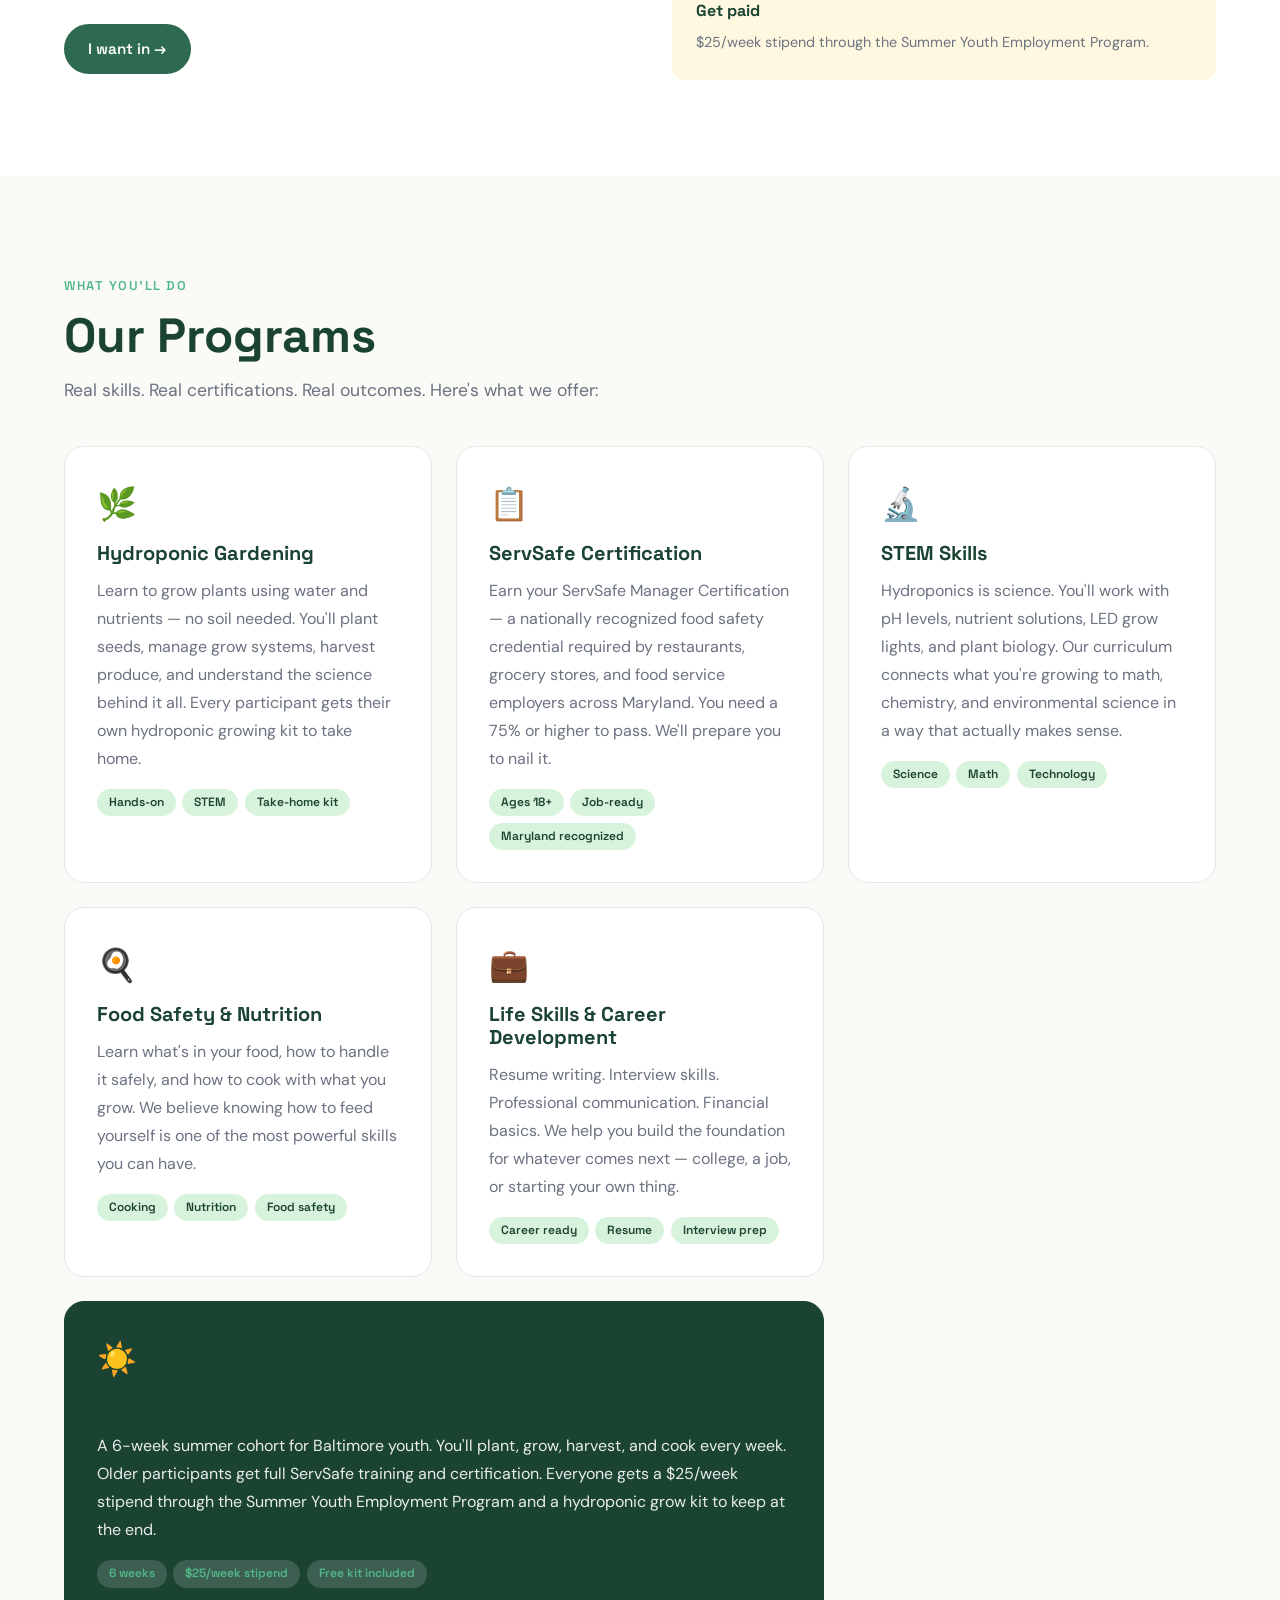
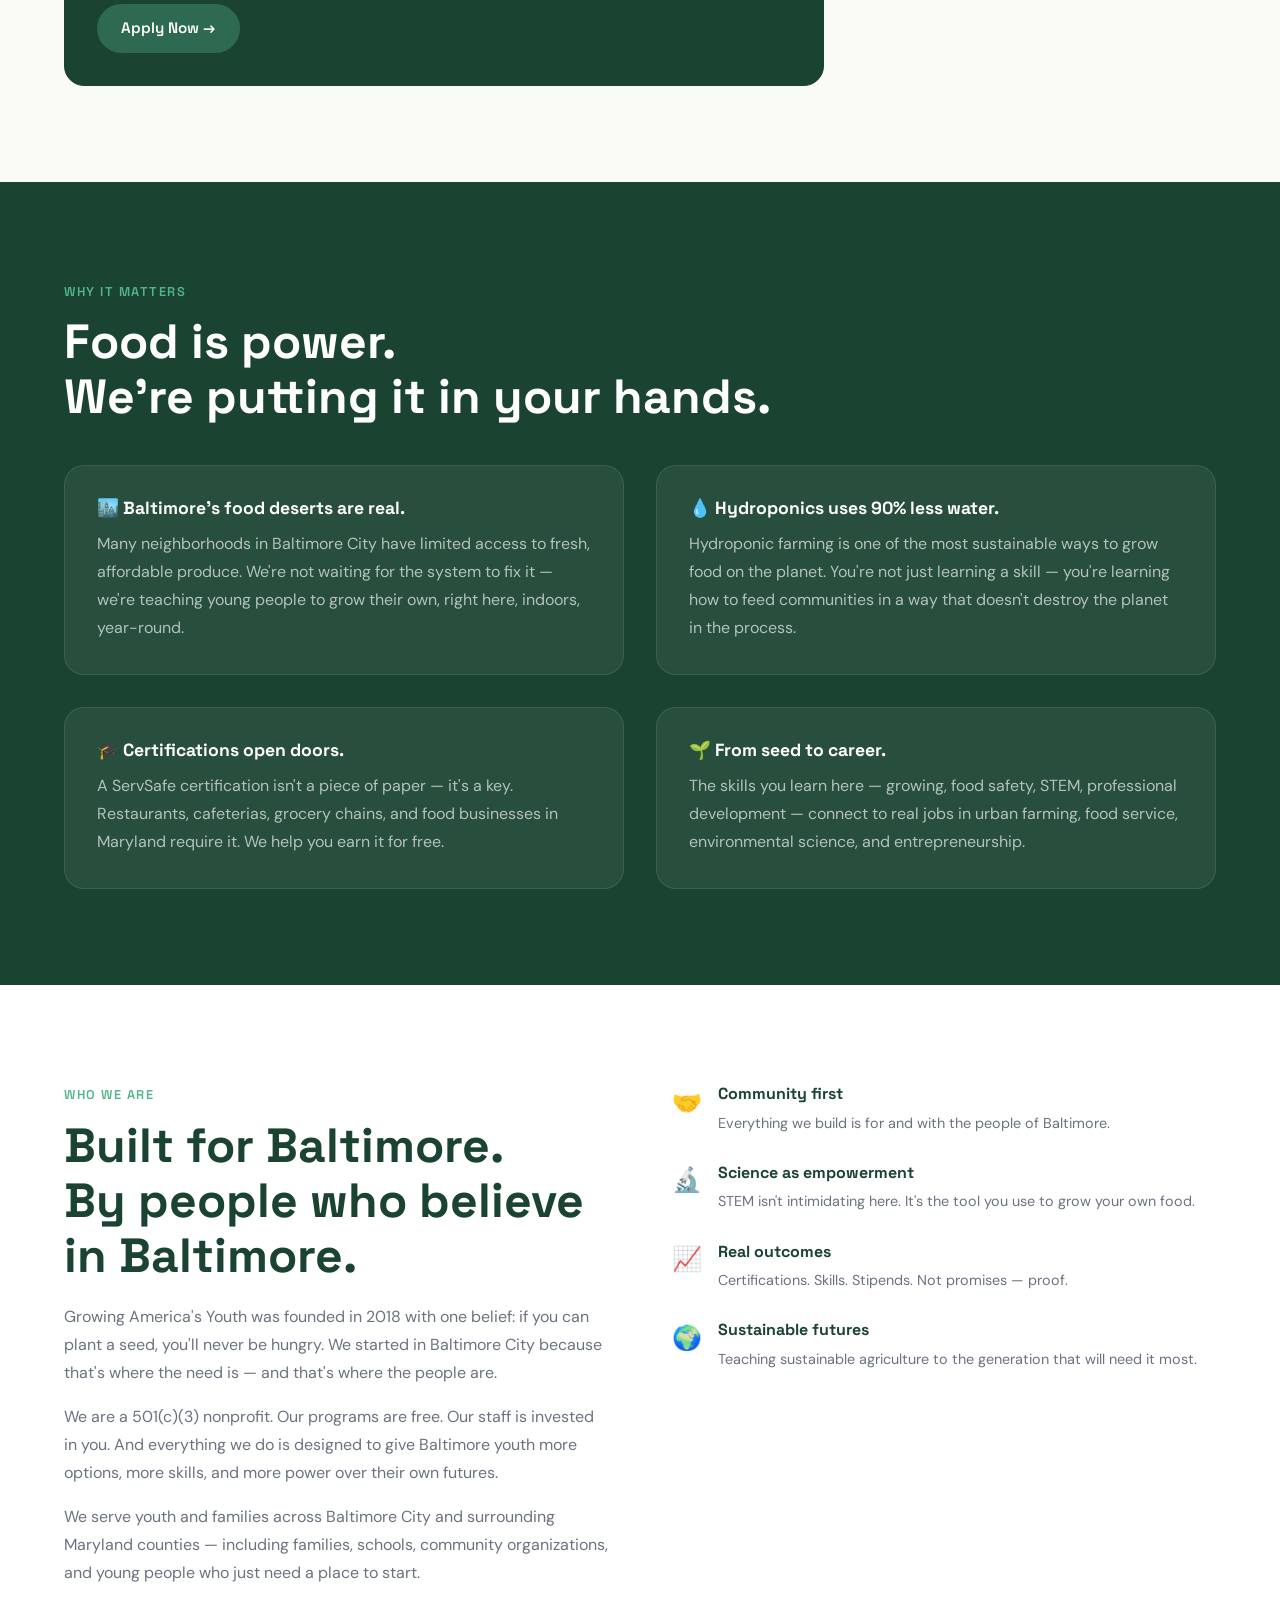
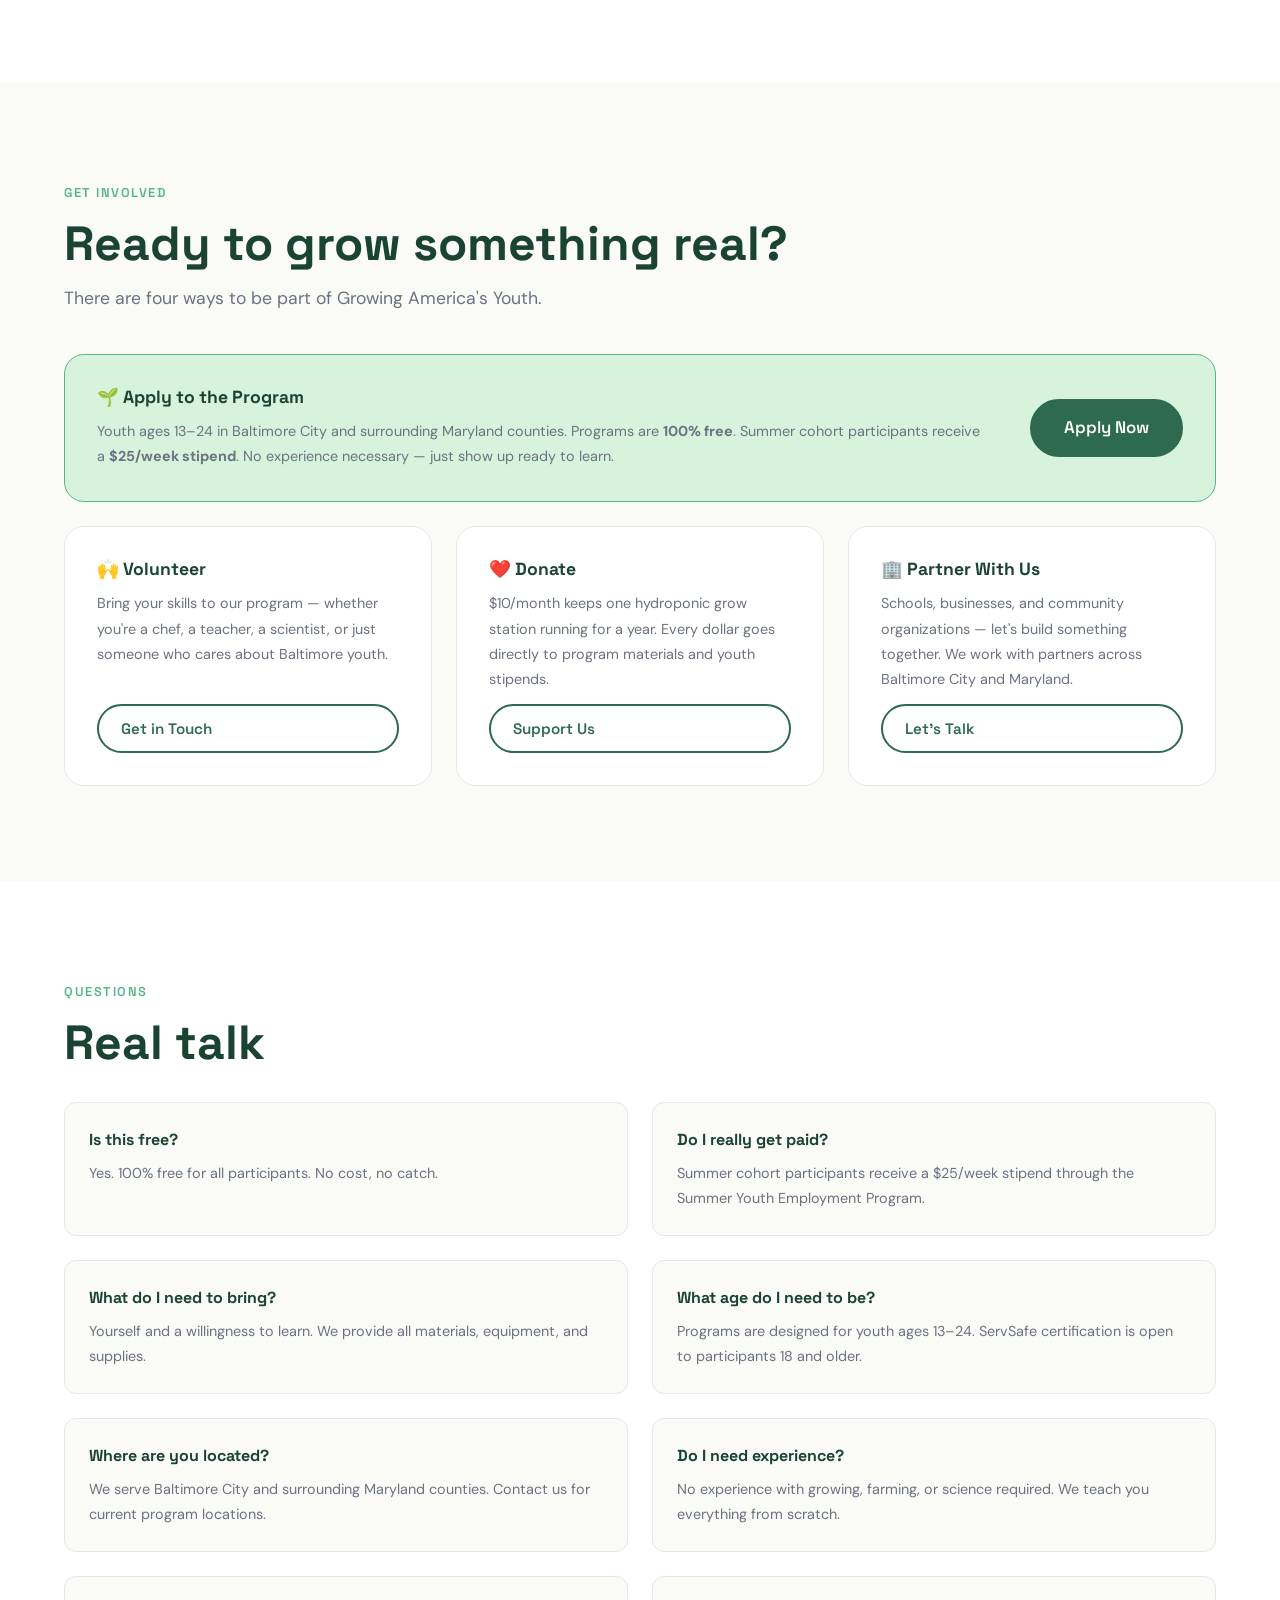
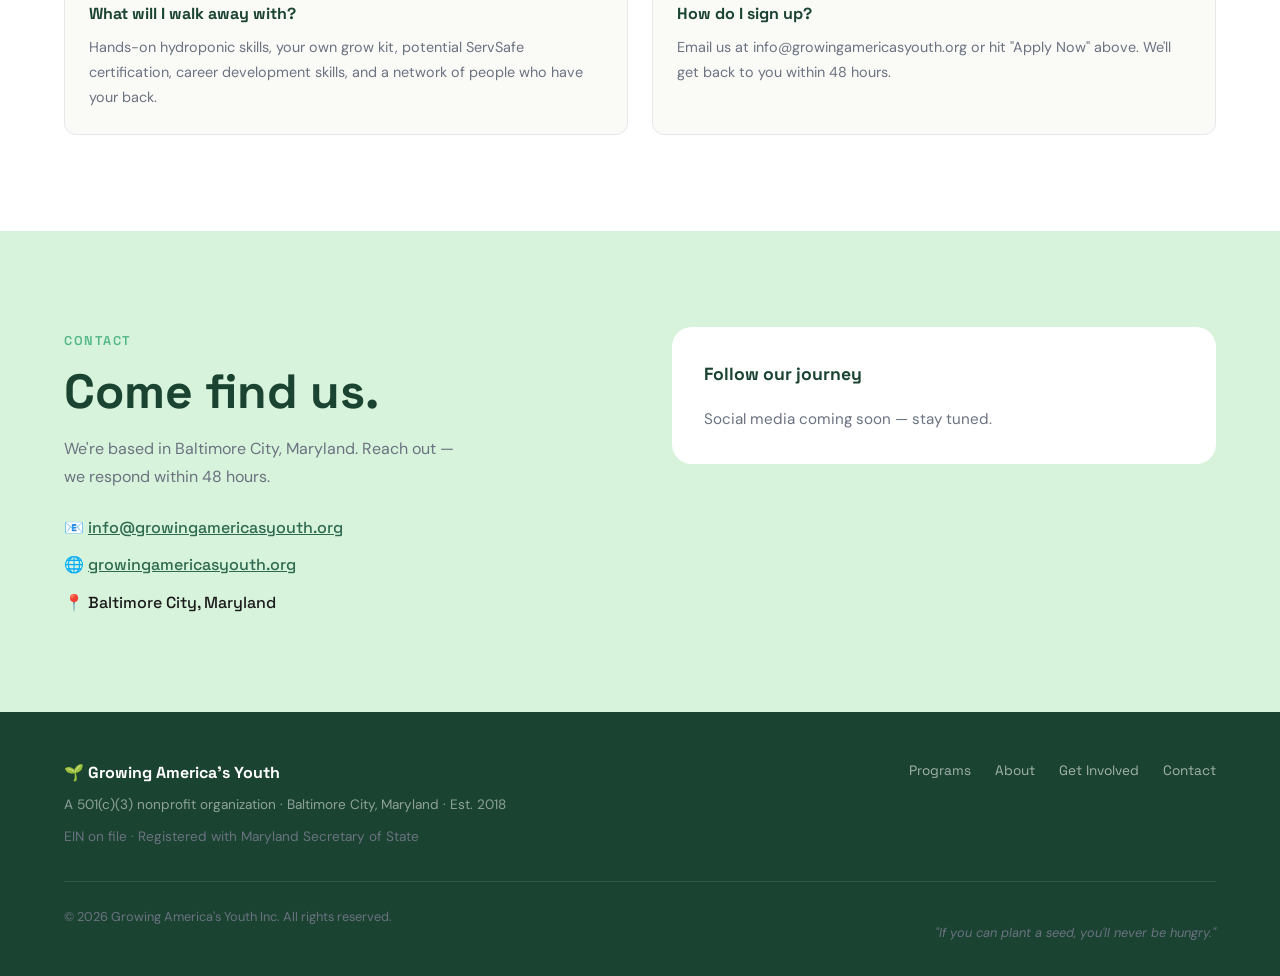
==== commit b536f07c: "feat: add board and events pages, update nav" ====
--- a/index.html
+++ b/index.html
@@ -18,7 +18,11 @@
       <a href="#" class="nav__logo">🌱 Growing America's Youth</a>
       <ul class="nav__links">
         <li><a href="#programs">Programs</a></li>
-        <li><a href="#impact">Impact</a></li>
+        <li><a href="events.html">Events</a></li>
+        <li><a href="board.html">Board</a></li>
+        <li><a href="#impact">Impact</a>
+      <a href="events.html">Events</a>
+      <a href="board.html">Board</a></li>
         <li><a href="#about">About</a></li>
         <li><a href="#contact">Contact</a></li>
         <li><a href="#join" class="btn btn--nav">Join the Program</a></li>
@@ -30,6 +34,8 @@
     <div class="nav__mobile" id="mobile-menu">
       <a href="#programs">Programs</a>
       <a href="#impact">Impact</a>
+      <a href="events.html">Events</a>
+      <a href="board.html">Board</a>
       <a href="#about">About</a>
       <a href="#contact">Contact</a>
       <a href="#join" class="btn btn--green">Join the Program</a>
@@ -201,7 +207,7 @@
           <ul class="program-card__tags">
             <li>6 weeks</li><li>$25/week stipend</li><li>Free kit included</li>
           </ul>
-          <a href="#join" class="btn btn--green" style="margin-top:1rem;">Apply Now →</a>
+          <a href="apply.html" class="btn btn--green" style="margin-top:1rem;">Apply Now →</a>
         </div>
 
       </div>
@@ -321,7 +327,7 @@
             Programs are <strong>100% free</strong>. Summer cohort participants receive a
             <strong>$25/week stipend</strong>. No experience necessary — just show up ready to learn.
           </p>
-          <a href="mailto:info@growingamericasyouth.org?subject=Program Application" class="btn btn--green btn--lg">Apply Now</a>
+          <a href="apply.html" class="btn btn--green btn--lg">Apply Now</a>
         </div>
 
         <div class="join__card">
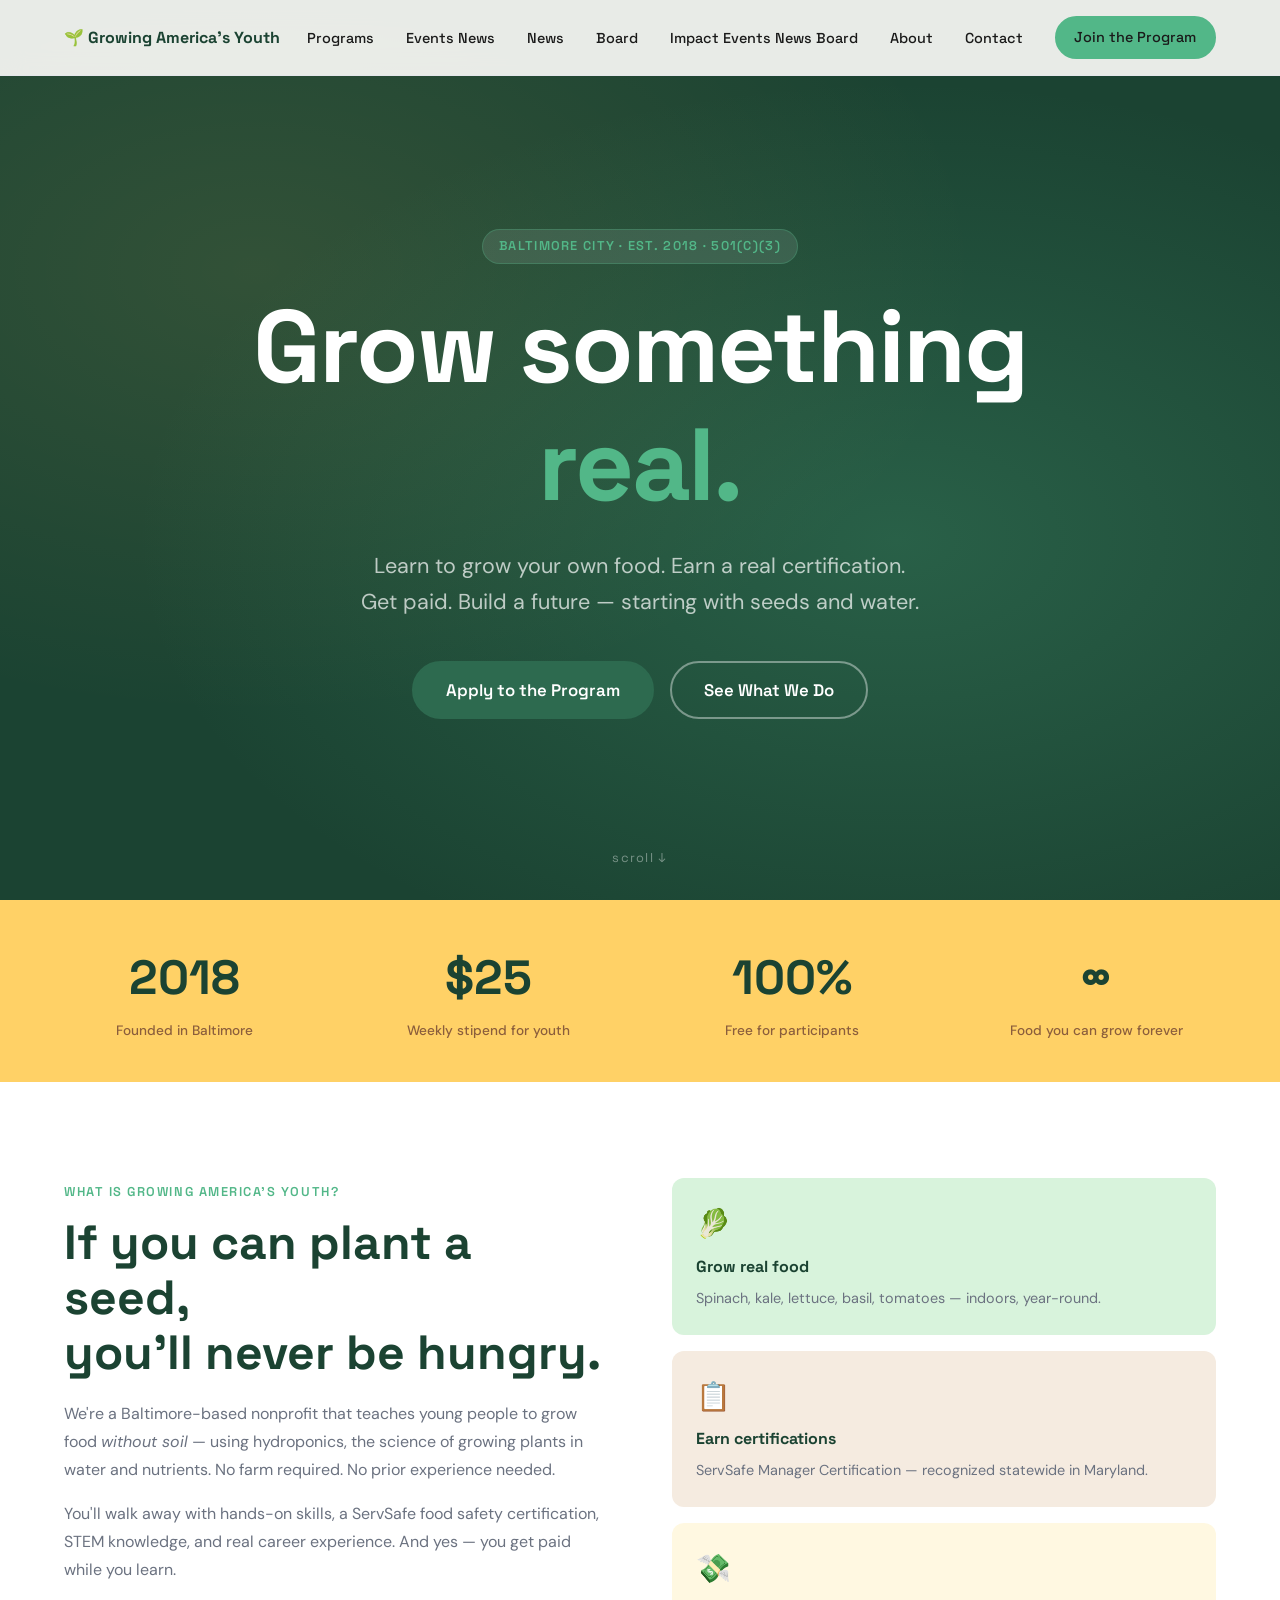
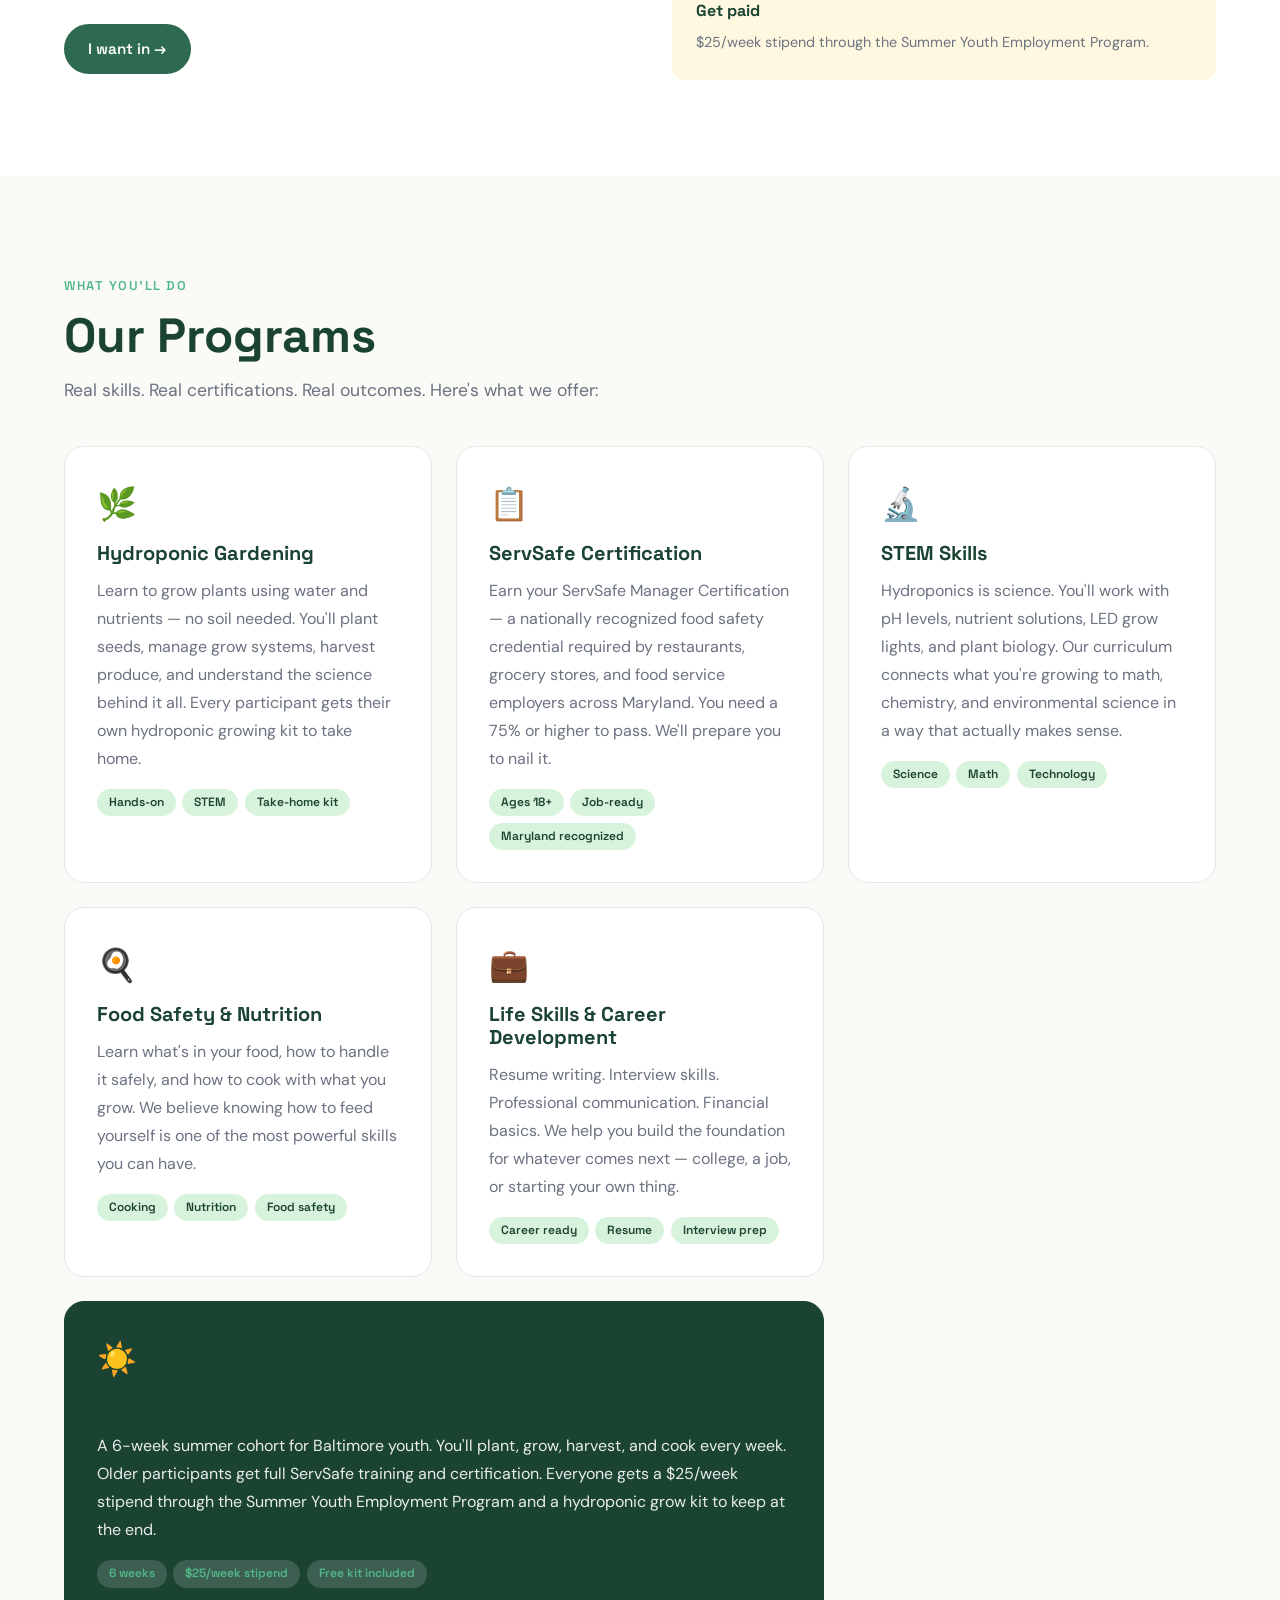
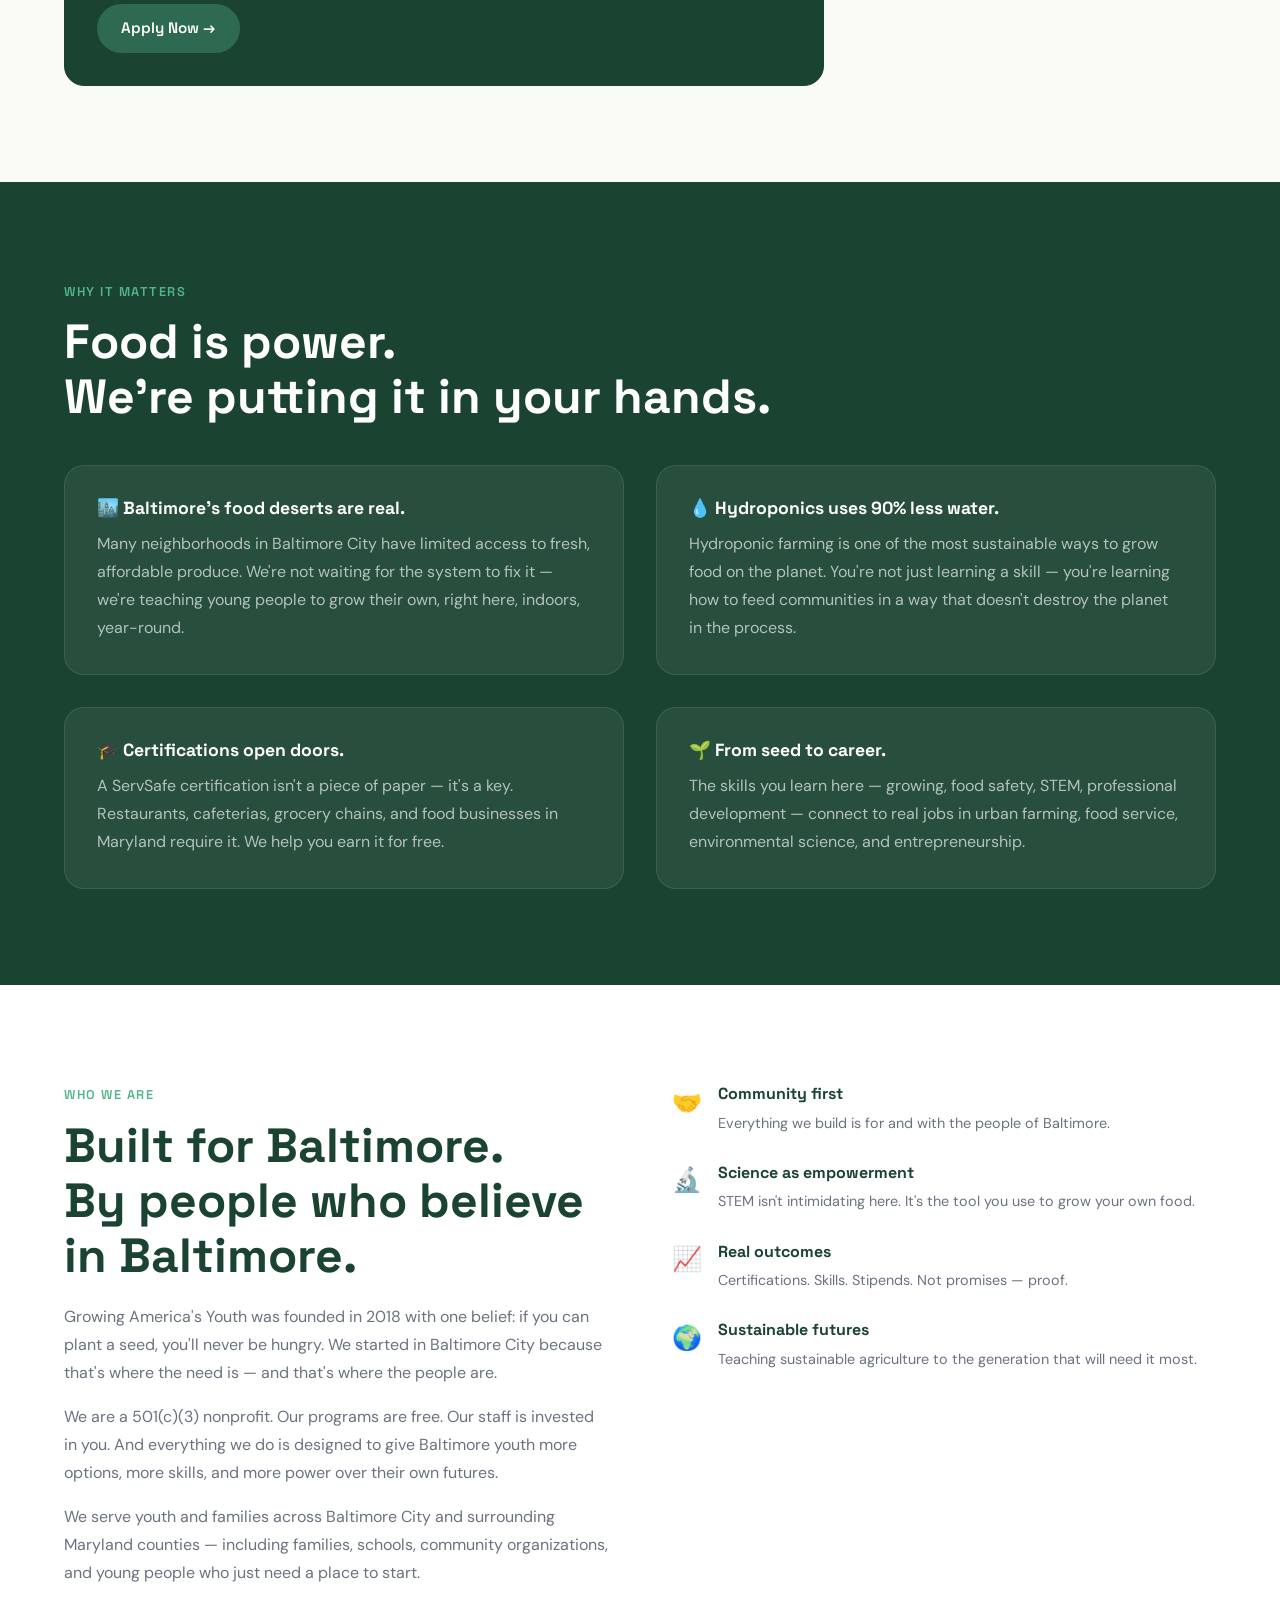
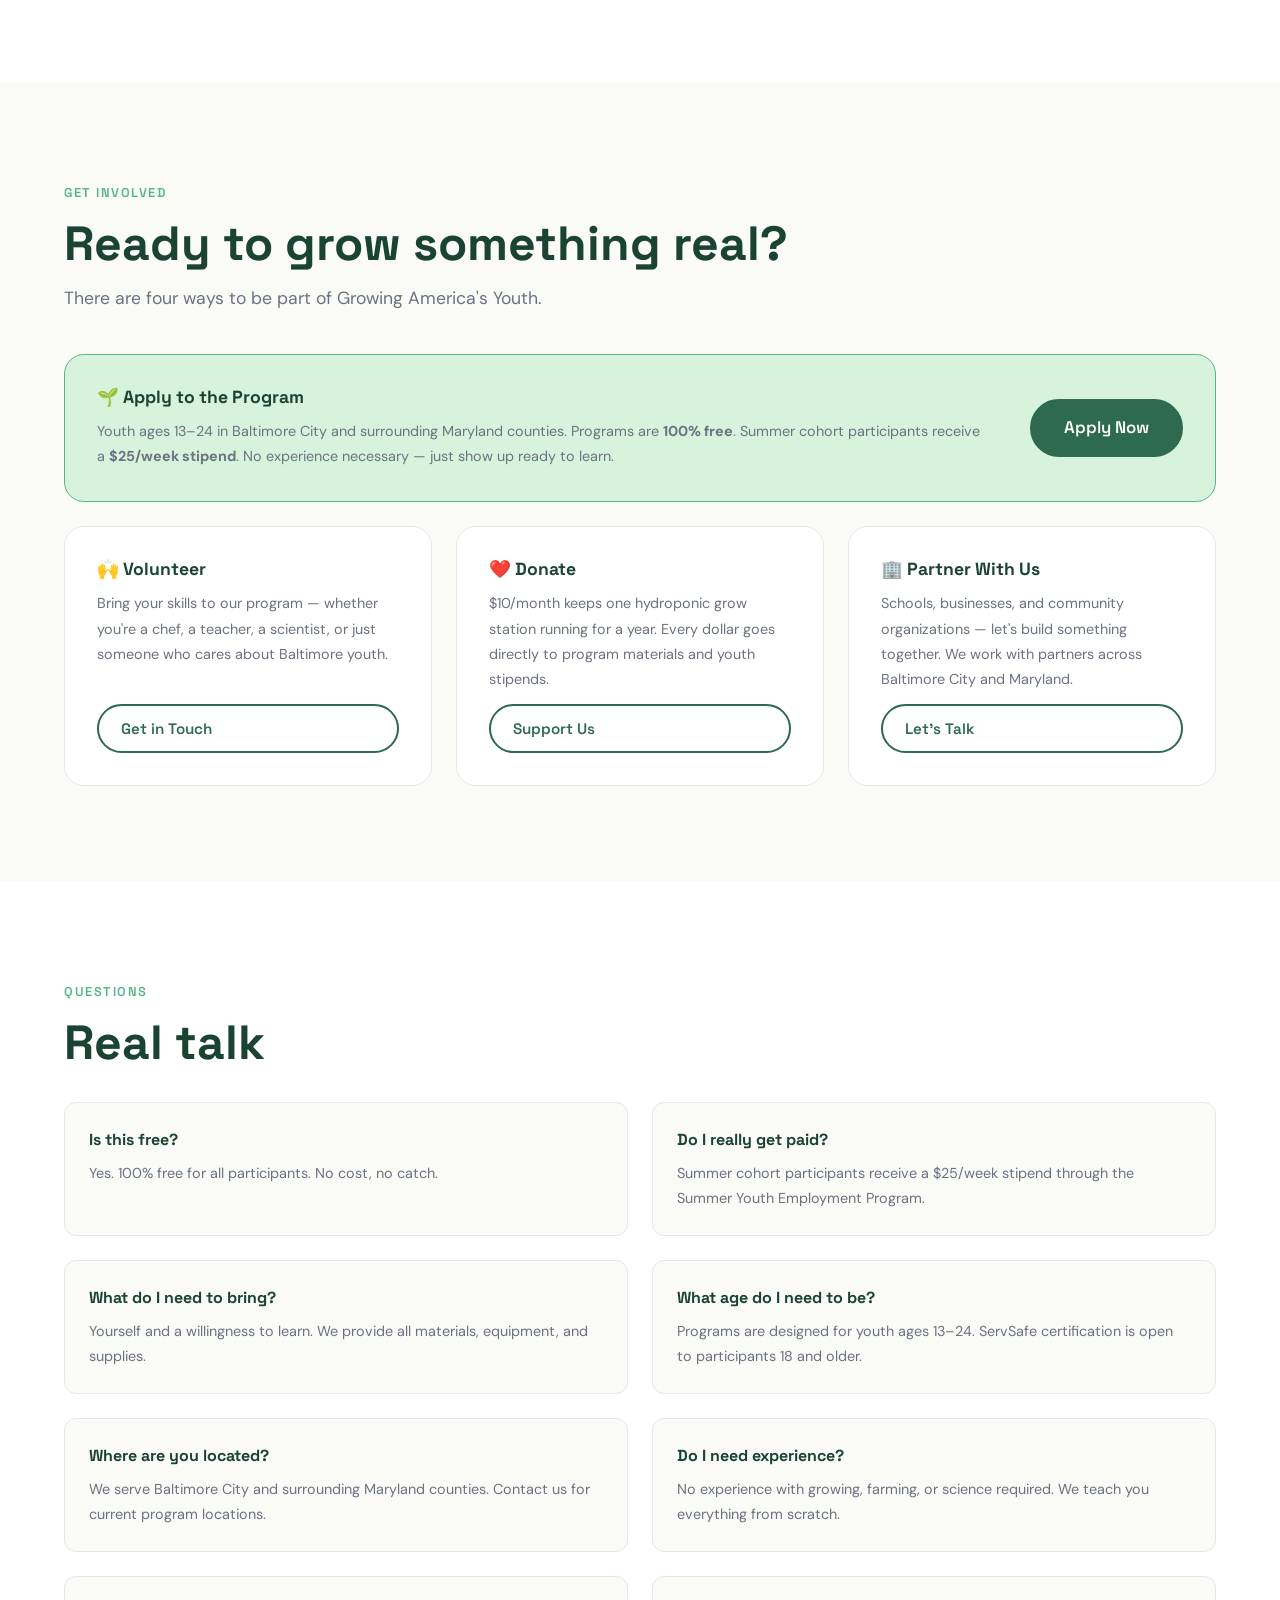
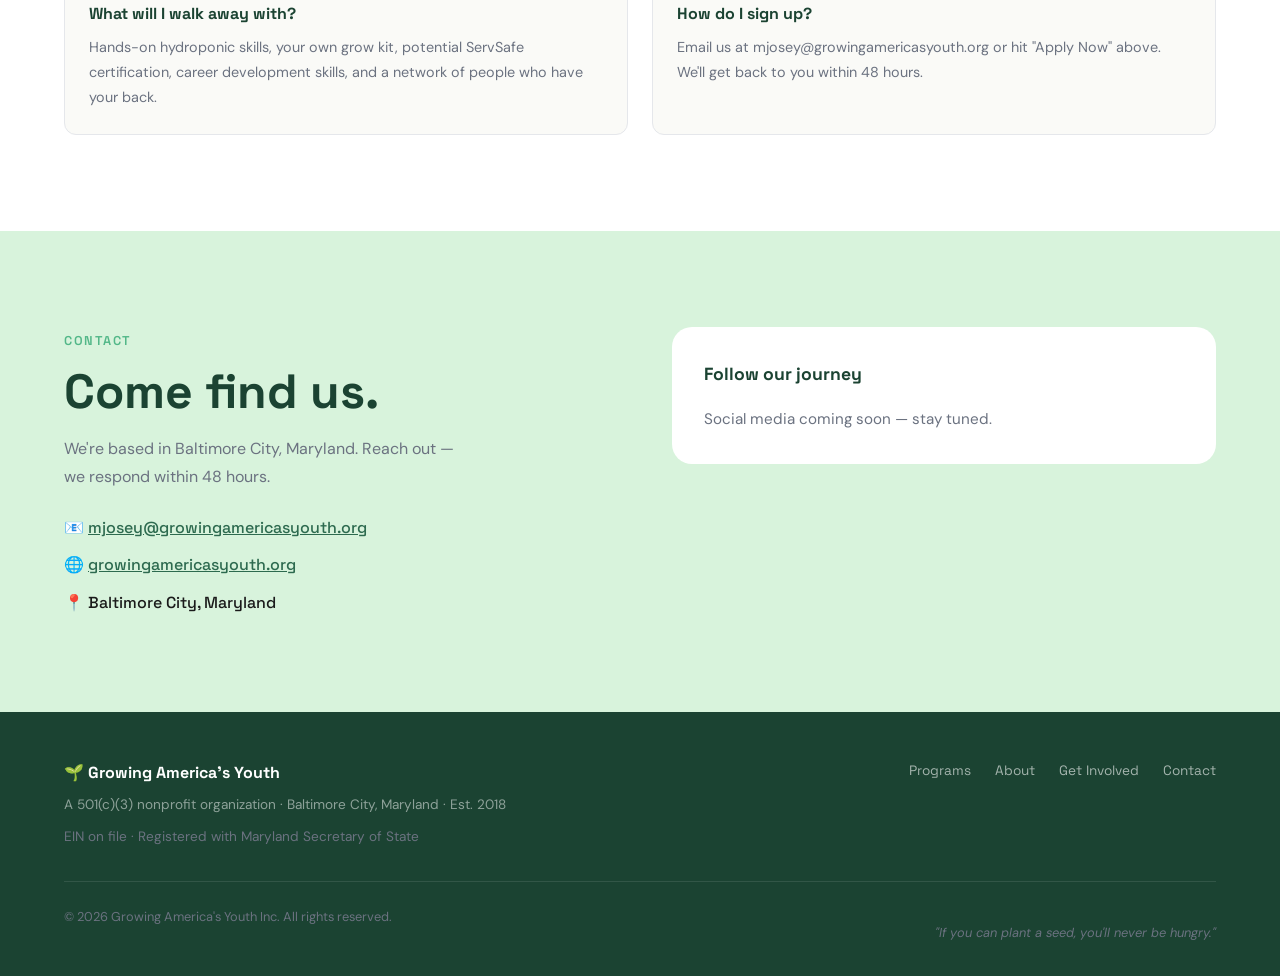
==== commit 0c9ab104: "feat: real board/team names, news page with scholarships, Amazon Smile, fix contact email" ====
--- a/index.html
+++ b/index.html
@@ -18,10 +18,13 @@
       <a href="#" class="nav__logo">🌱 Growing America's Youth</a>
       <ul class="nav__links">
         <li><a href="#programs">Programs</a></li>
-        <li><a href="events.html">Events</a></li>
+        <li><a href="events.html">Events</a>
+      <a href="news.html">News</a></li>
+        <li><a href="news.html">News</a></li>
         <li><a href="board.html">Board</a></li>
         <li><a href="#impact">Impact</a>
       <a href="events.html">Events</a>
+      <a href="news.html">News</a>
       <a href="board.html">Board</a></li>
         <li><a href="#about">About</a></li>
         <li><a href="#contact">Contact</a></li>
@@ -35,6 +38,7 @@
       <a href="#programs">Programs</a>
       <a href="#impact">Impact</a>
       <a href="events.html">Events</a>
+      <a href="news.html">News</a>
       <a href="board.html">Board</a>
       <a href="#about">About</a>
       <a href="#contact">Contact</a>
@@ -336,7 +340,7 @@
             Bring your skills to our program — whether you're a chef, a teacher, a scientist,
             or just someone who cares about Baltimore youth.
           </p>
-          <a href="mailto:info@growingamericasyouth.org?subject=Volunteer Interest" class="btn btn--outline">Get in Touch</a>
+          <a href="mailto:mjosey@growingamericasyouth.org?subject=Volunteer Interest" class="btn btn--outline">Get in Touch</a>
         </div>
 
         <div class="join__card">
@@ -345,7 +349,7 @@
             $10/month keeps one hydroponic grow station running for a year.
             Every dollar goes directly to program materials and youth stipends.
           </p>
-          <a href="mailto:info@growingamericasyouth.org?subject=Donation Inquiry" class="btn btn--outline">Support Us</a>
+          <a href="mailto:mjosey@growingamericasyouth.org?subject=Donation Inquiry" class="btn btn--outline">Support Us</a>
         </div>
 
         <div class="join__card">
@@ -354,7 +358,7 @@
             Schools, businesses, and community organizations — let's build something together.
             We work with partners across Baltimore City and Maryland.
           </p>
-          <a href="mailto:info@growingamericasyouth.org?subject=Partnership Inquiry" class="btn btn--outline">Let's Talk</a>
+          <a href="mailto:mjosey@growingamericasyouth.org?subject=Partnership Inquiry" class="btn btn--outline">Let's Talk</a>
         </div>
       </div>
     </div>
@@ -396,7 +400,7 @@
         </div>
         <div class="faq__item">
           <strong>How do I sign up?</strong>
-          <p>Email us at info@growingamericasyouth.org or hit "Apply Now" above. We'll get back to you within 48 hours.</p>
+          <p>Email us at mjosey@growingamericasyouth.org or hit "Apply Now" above. We'll get back to you within 48 hours.</p>
         </div>
       </div>
     </div>
@@ -411,7 +415,7 @@
           <h2>Come find us.</h2>
           <p>We're based in Baltimore City, Maryland. Reach out — we respond within 48 hours.</p>
           <div class="contact__details">
-            <div>📧 <a href="mailto:info@growingamericasyouth.org">info@growingamericasyouth.org</a></div>
+            <div>📧 <a href="mailto:mjosey@growingamericasyouth.org">mjosey@growingamericasyouth.org</a></div>
             <div>🌐 <a href="https://growingamericasyouth.org">growingamericasyouth.org</a></div>
             <div>📍 Baltimore City, Maryland</div>
           </div>
